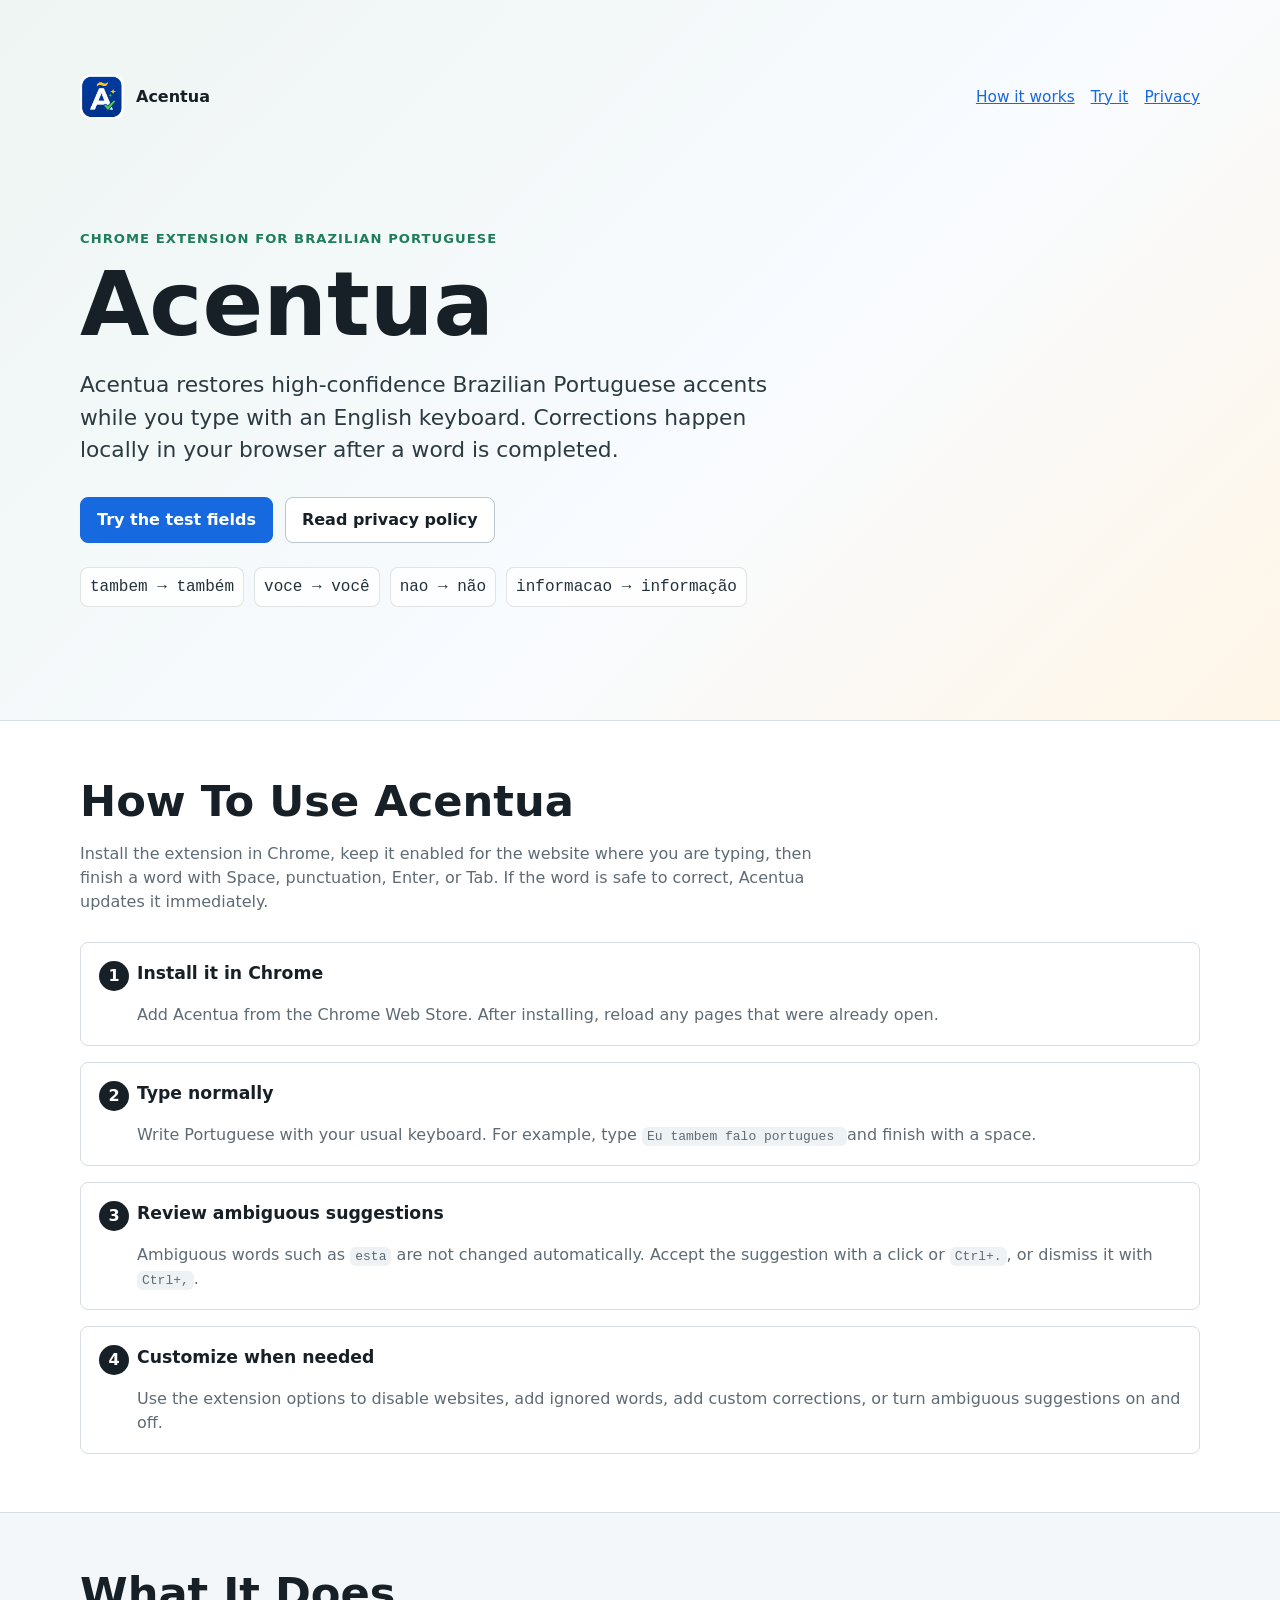
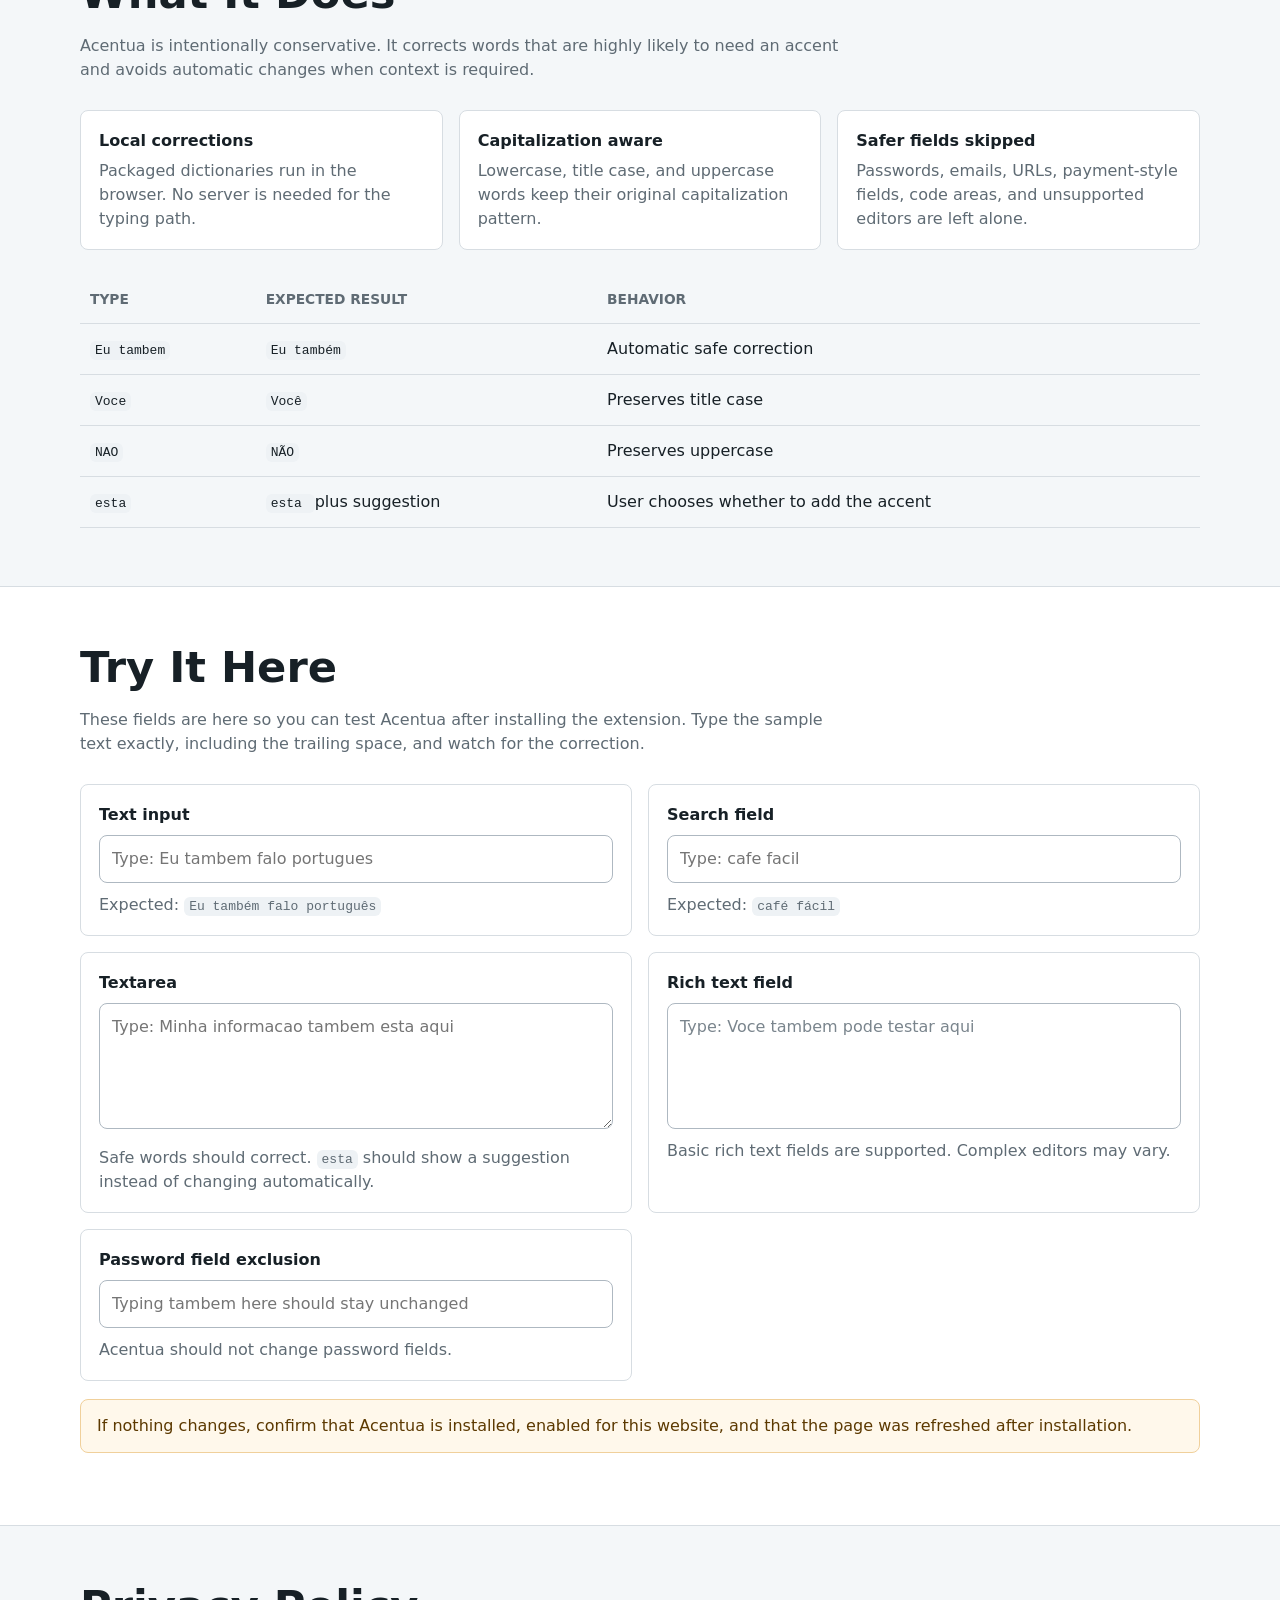
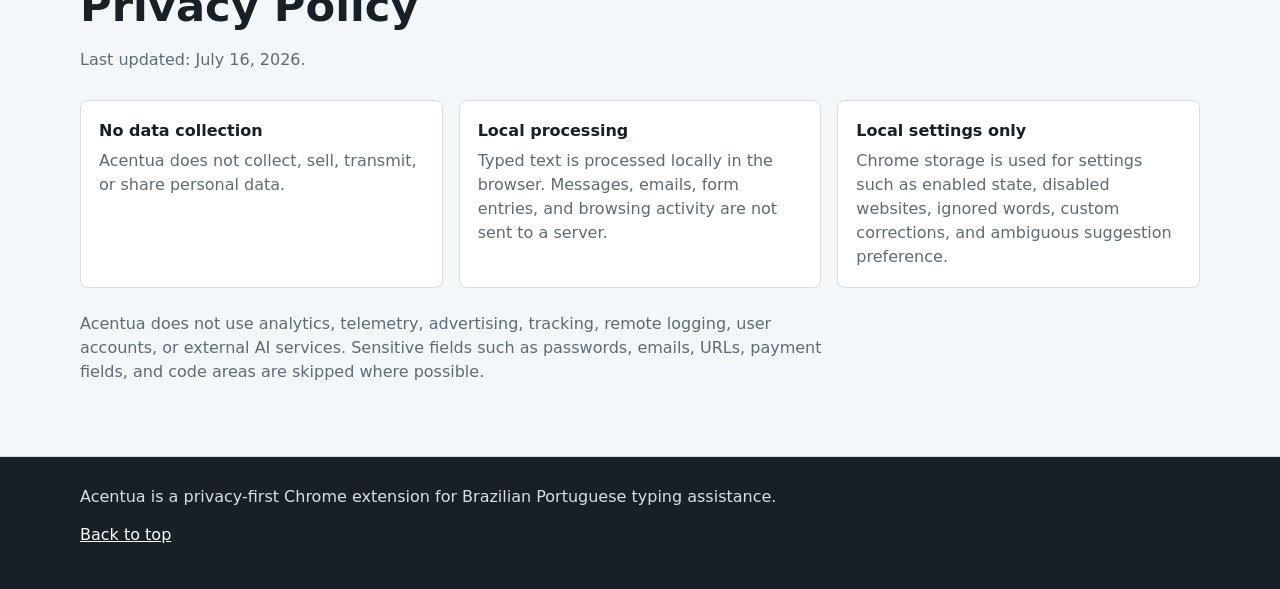
==== acentua/index.html @ 36c6fd84 "acentua page" ====
<!doctype html>
<html lang="en">
  <head>
    <meta charset="utf-8" />
    <meta name="viewport" content="width=device-width, initial-scale=1" />
    <title>Acentua - Brazilian Portuguese Accent Helper</title>
    <meta
      name="description"
      content="Acentua restores high-confidence Brazilian Portuguese accents locally while you type in Chrome."
    />
    <style>
      :root {
        color-scheme: light;
        --ink: #172026;
        --muted: #5f6b74;
        --line: #d7dde2;
        --paper: #ffffff;
        --soft: #f4f7f9;
        --blue: #1769e0;
        --green: #1e7d5a;
        --gold: #a15c00;
        --focus: #0b57d0;
      }

      * {
        box-sizing: border-box;
      }

      html {
        scroll-behavior: smooth;
      }

      body {
        margin: 0;
        background: var(--paper);
        color: var(--ink);
        font-family:
          Inter,
          ui-sans-serif,
          system-ui,
          -apple-system,
          BlinkMacSystemFont,
          "Segoe UI",
          sans-serif;
        line-height: 1.5;
      }

      a {
        color: var(--blue);
      }

      a:focus-visible,
      button:focus-visible,
      input:focus-visible,
      textarea:focus-visible,
      [contenteditable="true"]:focus-visible {
        outline: 3px solid color-mix(in srgb, var(--focus) 55%, transparent);
        outline-offset: 3px;
      }

      .hero {
        background: linear-gradient(
          135deg,
          #eef5f2 0%,
          #f8fbff 58%,
          #fff6e7 100%
        );
        border-bottom: 1px solid var(--line);
      }

      .wrap {
        width: min(1120px, calc(100% - 32px));
        margin: 0 auto;
      }

      .hero-inner {
        display: grid;
        grid-template-columns: 1fr;
        gap: 28px;
        min-height: min(720px, 92vh);
        padding: 34px 0 44px;
      }

      .nav {
        display: flex;
        align-items: center;
        justify-content: space-between;
        gap: 20px;
      }

      .brand {
        display: inline-flex;
        align-items: center;
        gap: 12px;
        color: var(--ink);
        font-weight: 800;
        text-decoration: none;
      }

      .brand img {
        width: 44px;
        height: 44px;
        border-radius: 8px;
      }

      .nav-links {
        display: flex;
        flex-wrap: wrap;
        justify-content: flex-end;
        gap: 16px;
        font-size: 0.96rem;
      }

      .intro {
        align-self: center;
        max-width: 760px;
        padding-bottom: 28px;
      }

      .eyebrow {
        color: var(--green);
        font-size: 0.82rem;
        font-weight: 800;
        letter-spacing: 0.08em;
        margin: 0 0 12px;
        text-transform: uppercase;
      }

      h1 {
        font-size: clamp(2.5rem, 7vw, 5.8rem);
        line-height: 0.96;
        margin: 0;
      }

      .lead {
        color: #2c3a42;
        font-size: clamp(1.08rem, 2.4vw, 1.36rem);
        max-width: 690px;
        margin: 22px 0 0;
      }

      .actions {
        display: flex;
        flex-wrap: wrap;
        gap: 12px;
        margin-top: 30px;
      }

      .button {
        align-items: center;
        background: var(--blue);
        border: 1px solid var(--blue);
        border-radius: 8px;
        color: #ffffff;
        display: inline-flex;
        font-weight: 750;
        min-height: 44px;
        padding: 10px 16px;
        text-decoration: none;
      }

      .button.secondary {
        background: var(--paper);
        color: var(--ink);
        border-color: #b9c4cc;
      }

      .example-row {
        display: flex;
        flex-wrap: wrap;
        gap: 10px;
        margin-top: 24px;
      }

      .example {
        background: rgba(255, 255, 255, 0.78);
        border: 1px solid rgba(23, 32, 38, 0.12);
        border-radius: 8px;
        color: #24313a;
        font-family:
          ui-monospace, SFMono-Regular, Consolas, "Liberation Mono", monospace;
        padding: 7px 9px;
      }

      section {
        padding: 58px 0;
      }

      section:nth-of-type(even) {
        background: var(--soft);
        border-bottom: 1px solid var(--line);
        border-top: 1px solid var(--line);
      }

      h2 {
        font-size: clamp(1.8rem, 4vw, 2.7rem);
        line-height: 1.05;
        margin: 0 0 18px;
      }

      h3 {
        font-size: 1.08rem;
        margin: 0 0 8px;
      }

      p {
        margin: 0 0 14px;
      }

      .section-intro {
        color: var(--muted);
        max-width: 760px;
      }

      .steps,
      .feature-grid,
      .demo-grid,
      .privacy-grid {
        display: grid;
        gap: 16px;
        margin-top: 28px;
      }

      .steps {
        counter-reset: step;
      }

      .step,
      .feature,
      .demo-panel,
      .privacy-panel {
        background: var(--paper);
        border: 1px solid var(--line);
        border-radius: 8px;
        padding: 18px;
      }

      .step {
        counter-increment: step;
        display: grid;
        gap: 8px;
        grid-template-columns: auto 1fr;
      }

      .step::before {
        align-items: center;
        background: var(--ink);
        border-radius: 999px;
        color: #ffffff;
        content: counter(step);
        display: inline-flex;
        font-weight: 800;
        height: 30px;
        justify-content: center;
        width: 30px;
      }

      .step > * {
        grid-column: 2;
      }

      .step::before {
        grid-column: 1;
        grid-row: 1 / span 2;
      }

      .feature-grid,
      .privacy-grid {
        grid-template-columns: repeat(3, minmax(0, 1fr));
      }

      .demo-grid {
        grid-template-columns: repeat(2, minmax(0, 1fr));
      }

      .feature strong,
      .privacy-panel strong {
        display: block;
        margin-bottom: 6px;
      }

      .feature p,
      .privacy-panel p,
      .demo-panel p,
      .step p {
        color: var(--muted);
        margin: 0;
      }

      label {
        display: block;
        font-weight: 750;
        margin-bottom: 8px;
      }

      input,
      textarea,
      .rich-field {
        background: #ffffff;
        border: 1px solid #aeb8c1;
        border-radius: 8px;
        color: var(--ink);
        font: inherit;
        min-height: 46px;
        padding: 11px 12px;
        width: 100%;
      }

      textarea,
      .rich-field {
        min-height: 126px;
        resize: vertical;
      }

      .rich-field:empty::before {
        color: #7a858d;
        content: attr(data-placeholder);
      }

      .demo-panel p {
        margin-top: 10px;
      }

      .note {
        background: #fff8eb;
        border: 1px solid #f0d09b;
        border-radius: 8px;
        color: #5c3900;
        margin-top: 18px;
        padding: 14px 16px;
      }

      .table-wrap {
        overflow-x: auto;
        margin-top: 26px;
      }

      table {
        border-collapse: collapse;
        min-width: 620px;
        width: 100%;
      }

      th,
      td {
        border-bottom: 1px solid var(--line);
        padding: 13px 10px;
        text-align: left;
      }

      th {
        color: var(--muted);
        font-size: 0.86rem;
        text-transform: uppercase;
      }

      code {
        background: #eef2f5;
        border-radius: 6px;
        padding: 2px 5px;
      }

      footer {
        background: var(--ink);
        color: #d8e0e6;
        padding: 28px 0;
      }

      footer a {
        color: #ffffff;
      }

      @media (max-width: 820px) {
        .feature-grid,
        .privacy-grid,
        .demo-grid {
          grid-template-columns: 1fr;
        }

        .nav {
          align-items: flex-start;
          flex-direction: column;
        }

        .nav-links {
          justify-content: flex-start;
        }

        .hero-inner {
          min-height: auto;
        }
      }
    </style>
  </head>
  <body>
    <header class="hero">
      <div class="wrap hero-inner">
        <nav class="nav" aria-label="Primary navigation">
          <a class="brand" href="#top" aria-label="Acentua home">
            <img src="assets/logo.png" alt="" width="44" height="44" />
            <span>Acentua</span>
          </a>
          <div class="nav-links">
            <a href="#how-it-works">How it works</a>
            <a href="#try">Try it</a>
            <a href="#privacy">Privacy</a>
          </div>
        </nav>

        <div id="top" class="intro">
          <p class="eyebrow">Chrome extension for Brazilian Portuguese</p>
          <h1>Acentua</h1>
          <p class="lead">
            Acentua restores high-confidence Brazilian Portuguese accents while
            you type with an English keyboard. Corrections happen locally in
            your browser after a word is completed.
          </p>
          <div class="actions" aria-label="Page actions">
            <a class="button" href="#try">Try the test fields</a>
            <a class="button secondary" href="#privacy">Read privacy policy</a>
          </div>
          <div class="example-row" aria-label="Correction examples">
            <span class="example">tambem &rarr; tamb&eacute;m</span>
            <span class="example">voce &rarr; voc&ecirc;</span>
            <span class="example">nao &rarr; n&atilde;o</span>
            <span class="example"
              >informacao &rarr; informa&ccedil;&atilde;o</span
            >
          </div>
        </div>
      </div>
    </header>

    <main>
      <section id="how-it-works">
        <div class="wrap">
          <h2>How To Use Acentua</h2>
          <p class="section-intro">
            Install the extension in Chrome, keep it enabled for the website
            where you are typing, then finish a word with Space, punctuation,
            Enter, or Tab. If the word is safe to correct, Acentua updates it
            immediately.
          </p>

          <div class="steps">
            <article class="step">
              <h3>Install it in Chrome</h3>
              <p>
                Add Acentua from the Chrome Web Store. After installing, reload
                any pages that were already open.
              </p>
            </article>
            <article class="step">
              <h3>Type normally</h3>
              <p>
                Write Portuguese with your usual keyboard. For example, type
                <code>Eu tambem falo portugues </code> and finish with a space.
              </p>
            </article>
            <article class="step">
              <h3>Review ambiguous suggestions</h3>
              <p>
                Ambiguous words such as <code>esta</code> are not changed
                automatically. Accept the suggestion with a click or
                <code>Ctrl+.</code>, or dismiss it with <code>Ctrl+,</code>.
              </p>
            </article>
            <article class="step">
              <h3>Customize when needed</h3>
              <p>
                Use the extension options to disable websites, add ignored
                words, add custom corrections, or turn ambiguous suggestions on
                and off.
              </p>
            </article>
          </div>
        </div>
      </section>

      <section>
        <div class="wrap">
          <h2>What It Does</h2>
          <p class="section-intro">
            Acentua is intentionally conservative. It corrects words that are
            highly likely to need an accent and avoids automatic changes when
            context is required.
          </p>

          <div class="feature-grid">
            <article class="feature">
              <strong>Local corrections</strong>
              <p>
                Packaged dictionaries run in the browser. No server is needed
                for the typing path.
              </p>
            </article>
            <article class="feature">
              <strong>Capitalization aware</strong>
              <p>
                Lowercase, title case, and uppercase words keep their original
                capitalization pattern.
              </p>
            </article>
            <article class="feature">
              <strong>Safer fields skipped</strong>
              <p>
                Passwords, emails, URLs, payment-style fields, code areas, and
                unsupported editors are left alone.
              </p>
            </article>
          </div>

          <div class="table-wrap" aria-label="Correction examples table">
            <table>
              <thead>
                <tr>
                  <th>Type</th>
                  <th>Expected result</th>
                  <th>Behavior</th>
                </tr>
              </thead>
              <tbody>
                <tr>
                  <td><code>Eu tambem </code></td>
                  <td><code>Eu tamb&eacute;m </code></td>
                  <td>Automatic safe correction</td>
                </tr>
                <tr>
                  <td><code>Voce </code></td>
                  <td><code>Voc&ecirc; </code></td>
                  <td>Preserves title case</td>
                </tr>
                <tr>
                  <td><code>NAO </code></td>
                  <td><code>N&Atilde;O </code></td>
                  <td>Preserves uppercase</td>
                </tr>
                <tr>
                  <td><code>esta </code></td>
                  <td><code>esta </code> plus suggestion</td>
                  <td>User chooses whether to add the accent</td>
                </tr>
              </tbody>
            </table>
          </div>
        </div>
      </section>

      <section id="try">
        <div class="wrap">
          <h2>Try It Here</h2>
          <p class="section-intro">
            These fields are here so you can test Acentua after installing the
            extension. Type the sample text exactly, including the trailing
            space, and watch for the correction.
          </p>

          <div class="demo-grid">
            <article class="demo-panel">
              <label for="demo-input">Text input</label>
              <input
                id="demo-input"
                name="demo-input"
                type="text"
                autocomplete="off"
                placeholder="Type: Eu tambem falo portugues "
              />
              <p>
                Expected: <code>Eu tamb&eacute;m falo portugu&ecirc;s </code>
              </p>
            </article>

            <article class="demo-panel">
              <label for="demo-search">Search field</label>
              <input
                id="demo-search"
                name="demo-search"
                type="search"
                autocomplete="off"
                placeholder="Type: cafe facil "
              />
              <p>Expected: <code>caf&eacute; f&aacute;cil </code></p>
            </article>

            <article class="demo-panel">
              <label for="demo-textarea">Textarea</label>
              <textarea
                id="demo-textarea"
                name="demo-textarea"
                autocomplete="off"
                placeholder="Type: Minha informacao tambem esta aqui "
              ></textarea>
              <p>
                Safe words should correct. <code>esta</code> should show a
                suggestion instead of changing automatically.
              </p>
            </article>

            <article class="demo-panel">
              <label id="demo-rich-label" for="demo-rich"
                >Rich text field</label
              >
              <div
                id="demo-rich"
                class="rich-field"
                contenteditable="true"
                role="textbox"
                aria-labelledby="demo-rich-label"
                data-placeholder="Type: Voce tambem pode testar aqui "
              ></div>
              <p>
                Basic rich text fields are supported. Complex editors may vary.
              </p>
            </article>

            <article class="demo-panel">
              <label for="demo-password">Password field exclusion</label>
              <input
                id="demo-password"
                name="demo-password"
                type="password"
                autocomplete="off"
                placeholder="Typing tambem here should stay unchanged"
              />
              <p>Acentua should not change password fields.</p>
            </article>
          </div>

          <p class="note">
            If nothing changes, confirm that Acentua is installed, enabled for
            this website, and that the page was refreshed after installation.
          </p>
        </div>
      </section>

      <section id="privacy">
        <div class="wrap">
          <h2>Privacy Policy</h2>
          <p class="section-intro">Last updated: July 16, 2026.</p>

          <div class="privacy-grid">
            <article class="privacy-panel">
              <strong>No data collection</strong>
              <p>
                Acentua does not collect, sell, transmit, or share personal
                data.
              </p>
            </article>
            <article class="privacy-panel">
              <strong>Local processing</strong>
              <p>
                Typed text is processed locally in the browser. Messages,
                emails, form entries, and browsing activity are not sent to a
                server.
              </p>
            </article>
            <article class="privacy-panel">
              <strong>Local settings only</strong>
              <p>
                Chrome storage is used for settings such as enabled state,
                disabled websites, ignored words, custom corrections, and
                ambiguous suggestion preference.
              </p>
            </article>
          </div>

          <p class="section-intro" style="margin-top: 24px">
            Acentua does not use analytics, telemetry, advertising, tracking,
            remote logging, user accounts, or external AI services. Sensitive
            fields such as passwords, emails, URLs, payment fields, and code
            areas are skipped where possible.
          </p>
        </div>
      </section>
    </main>

    <footer>
      <div class="wrap">
        <p>
          Acentua is a privacy-first Chrome extension for Brazilian Portuguese
          typing assistance.
        </p>
        <p><a href="#top">Back to top</a></p>
      </div>
    </footer>
  </body>
</html>
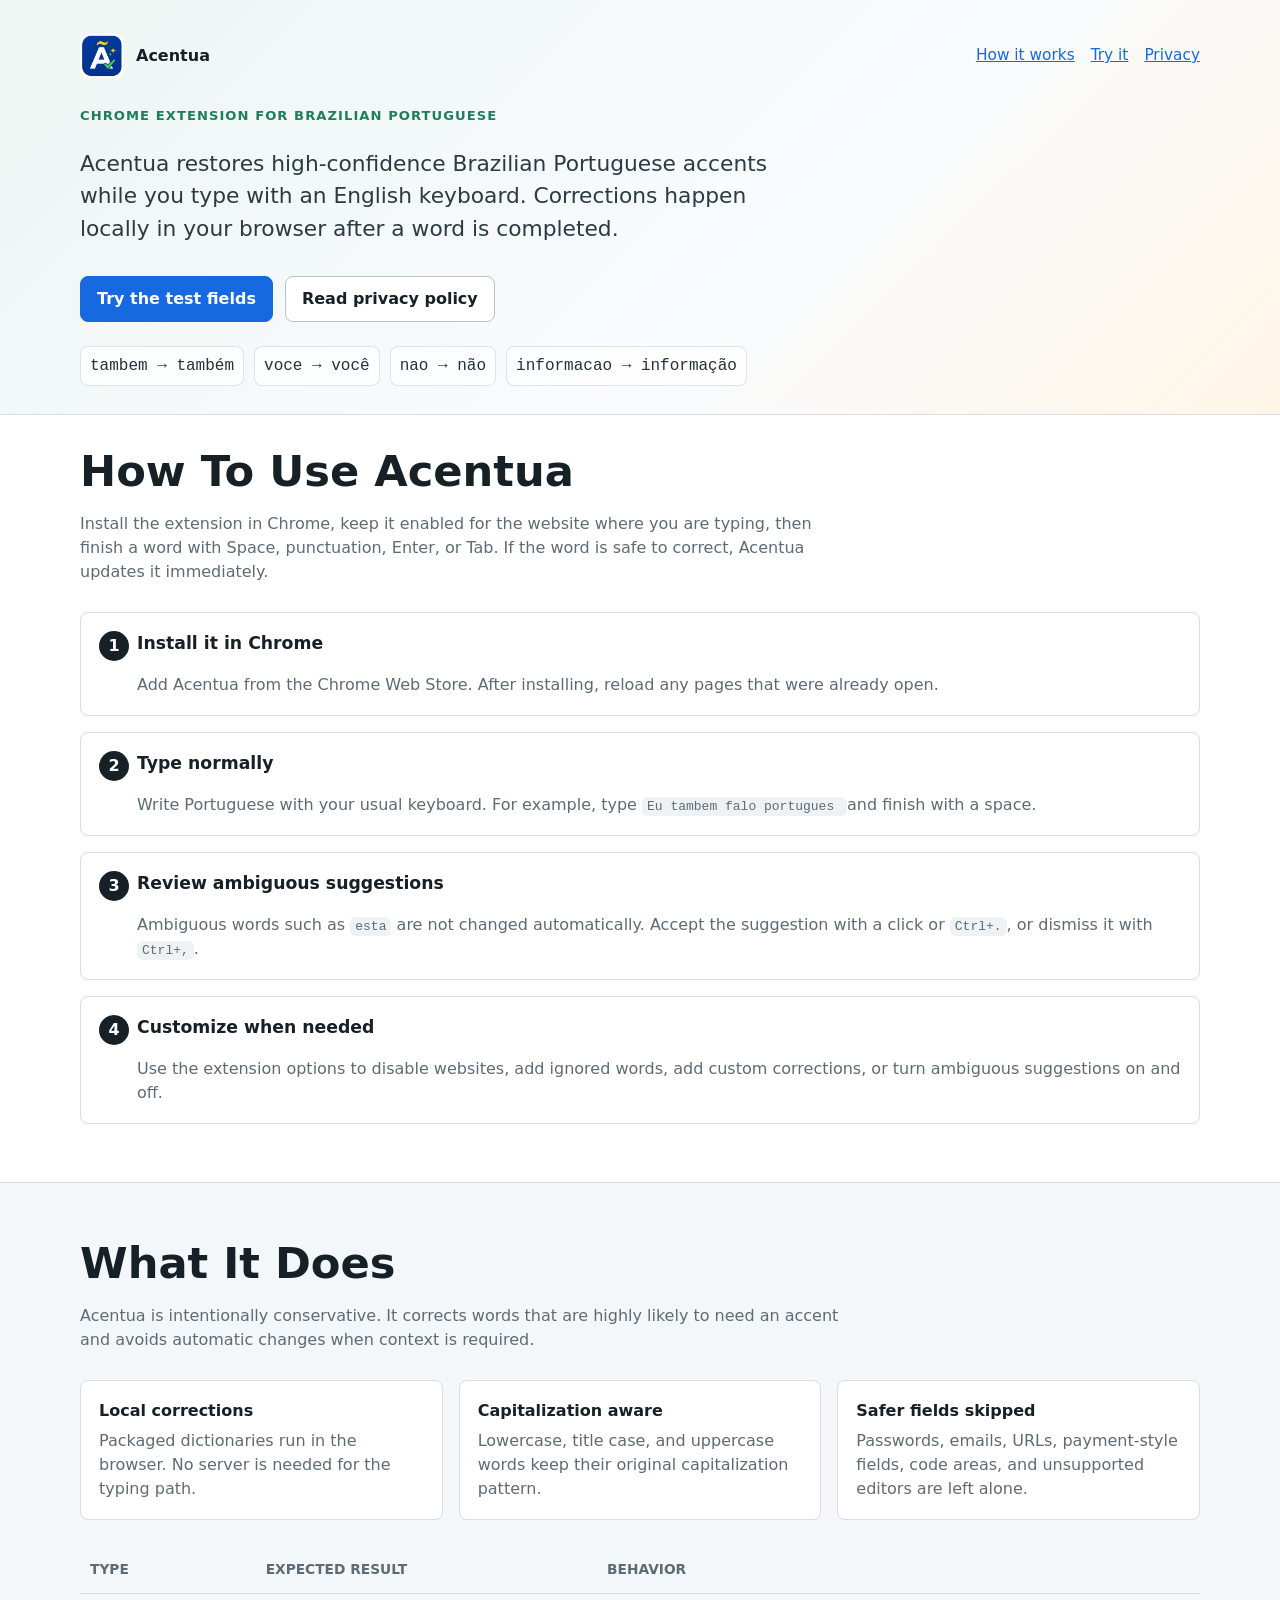
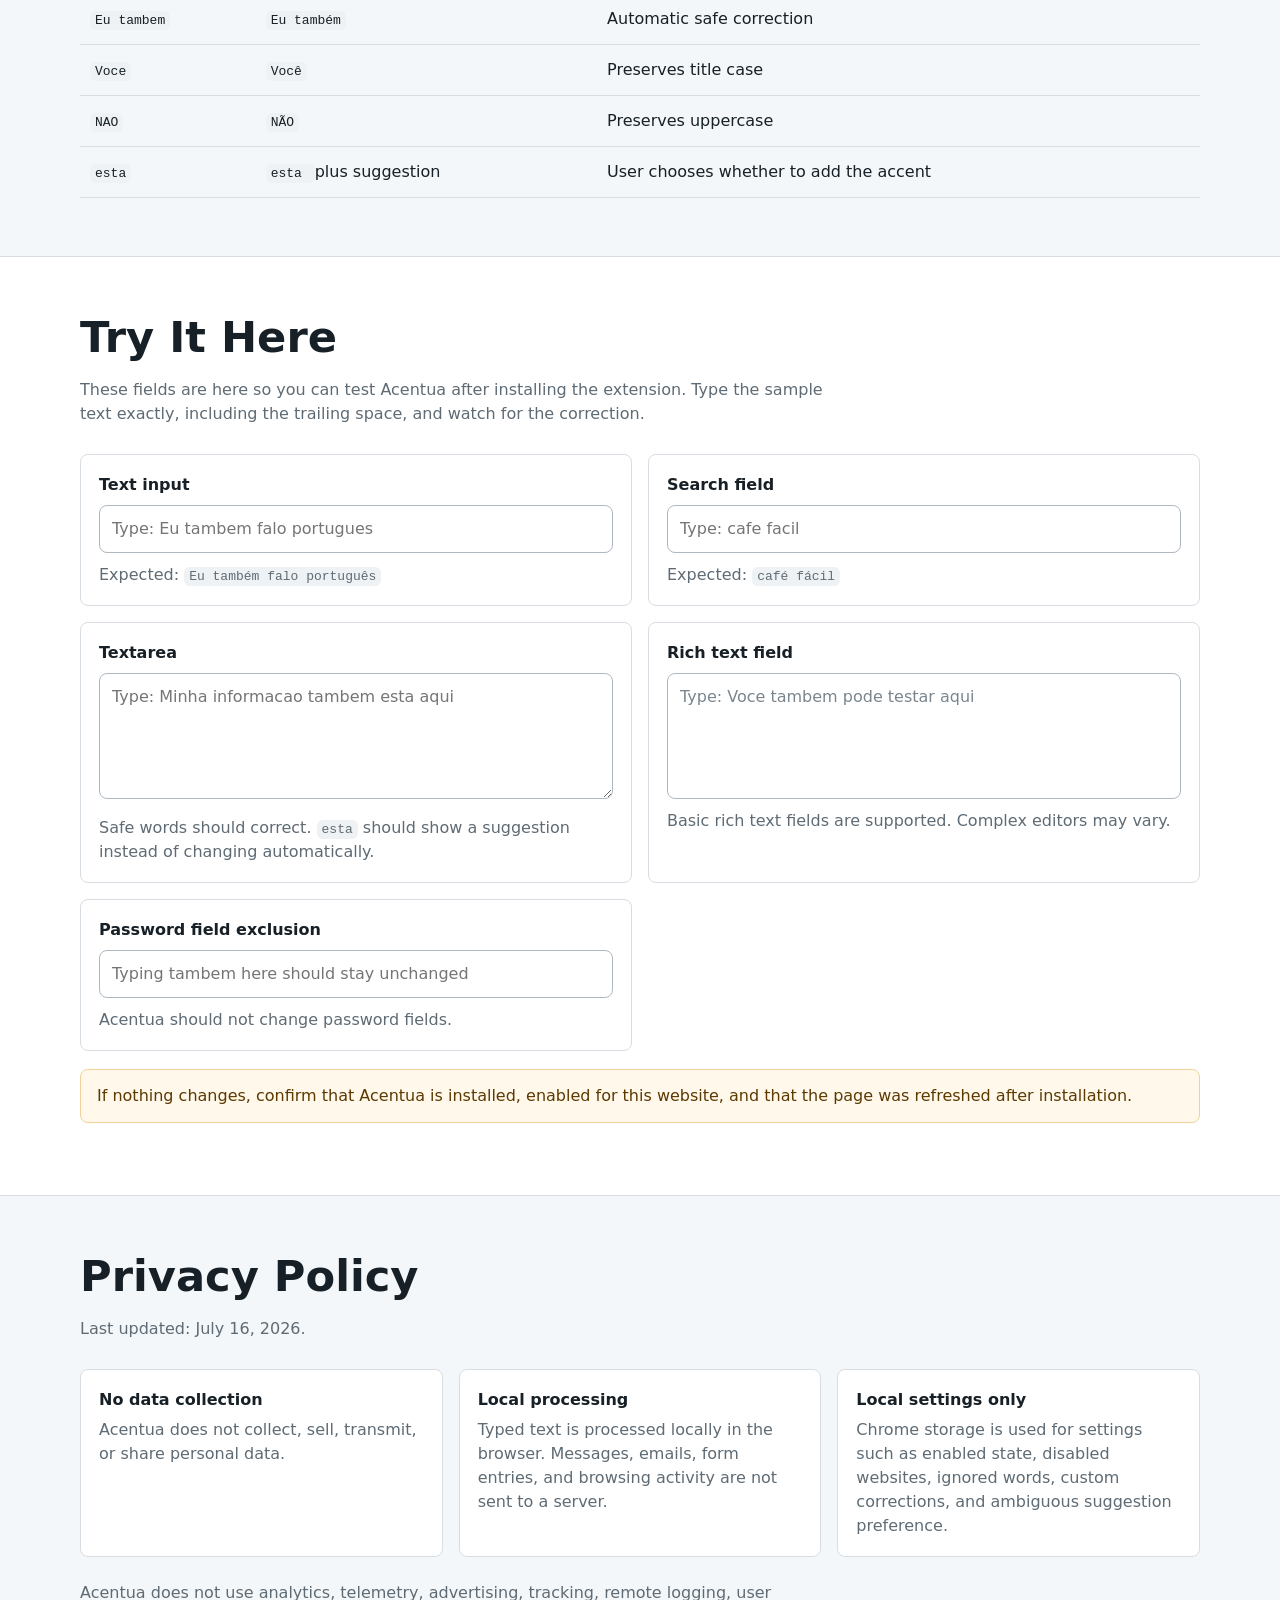
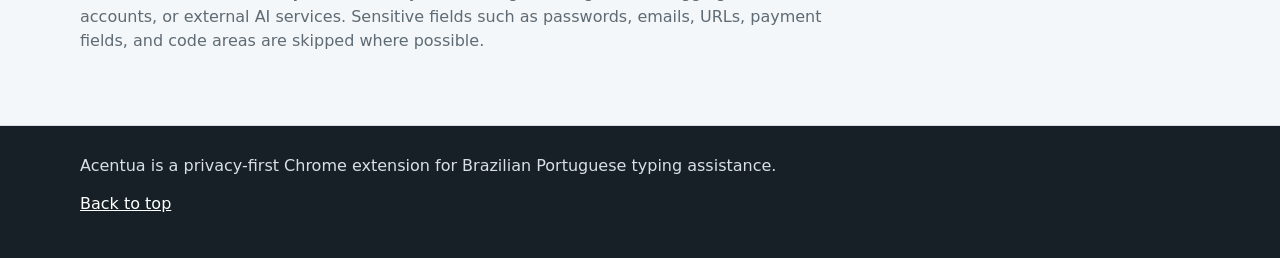
==== commit 06b2a606: "acentua update" ====
--- a/acentua/index.html
+++ b/acentua/index.html
@@ -74,11 +74,12 @@
       }
 
       .hero-inner {
+        align-content: start;
         display: grid;
         grid-template-columns: 1fr;
         gap: 28px;
-        min-height: min(720px, 92vh);
-        padding: 34px 0 44px;
+        min-height: auto;
+        padding: 34px 0 28px;
       }
 
       .nav {
@@ -112,9 +113,9 @@
       }
 
       .intro {
-        align-self: center;
+        align-self: start;
         max-width: 760px;
-        padding-bottom: 28px;
+        padding-bottom: 0;
       }
 
       .eyebrow {
@@ -124,12 +125,6 @@
         letter-spacing: 0.08em;
         margin: 0 0 12px;
         text-transform: uppercase;
-      }
-
-      h1 {
-        font-size: clamp(2.5rem, 7vw, 5.8rem);
-        line-height: 0.96;
-        margin: 0;
       }
 
       .lead {
@@ -184,6 +179,10 @@
 
       section {
         padding: 58px 0;
+      }
+
+      #how-it-works {
+        padding-top: 34px;
       }
 
       section:nth-of-type(even) {
@@ -409,7 +408,6 @@
 
         <div id="top" class="intro">
           <p class="eyebrow">Chrome extension for Brazilian Portuguese</p>
-          <h1>Acentua</h1>
           <p class="lead">
             Acentua restores high-confidence Brazilian Portuguese accents while
             you type with an English keyboard. Corrections happen locally in
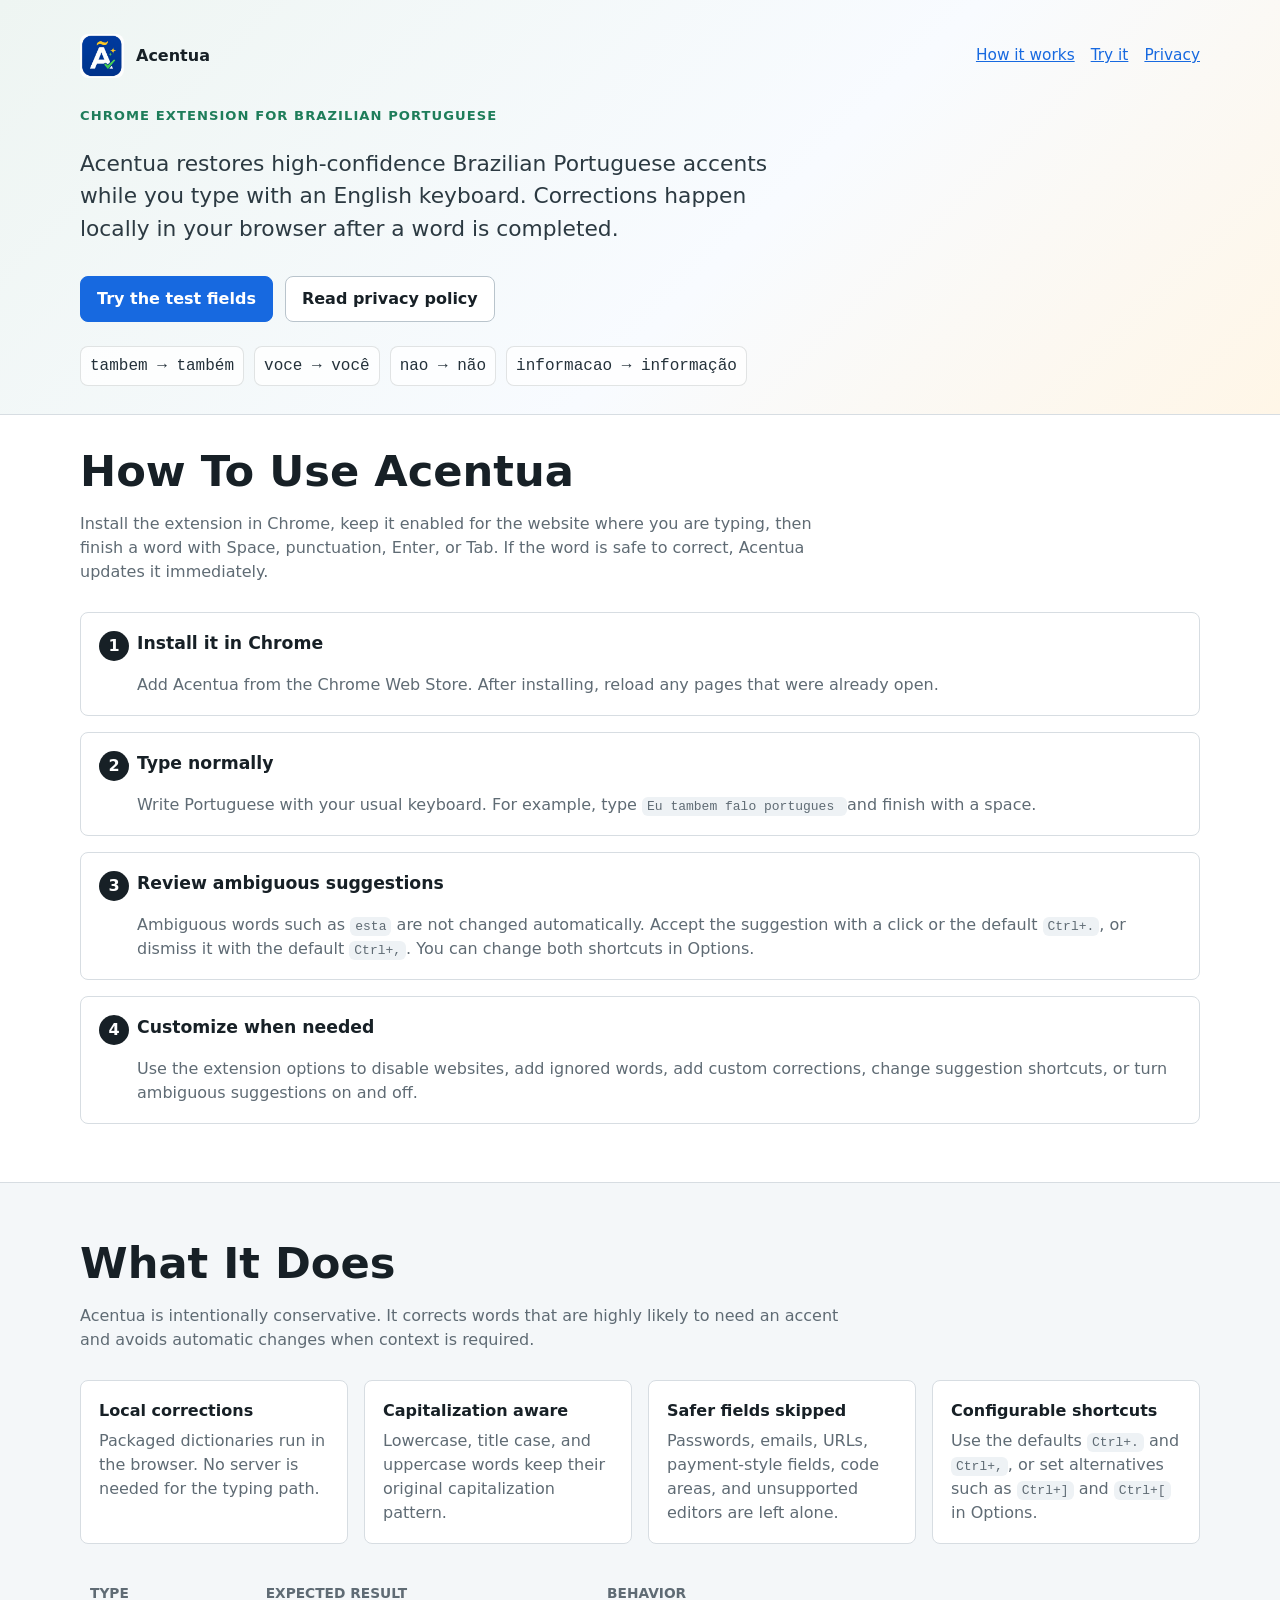
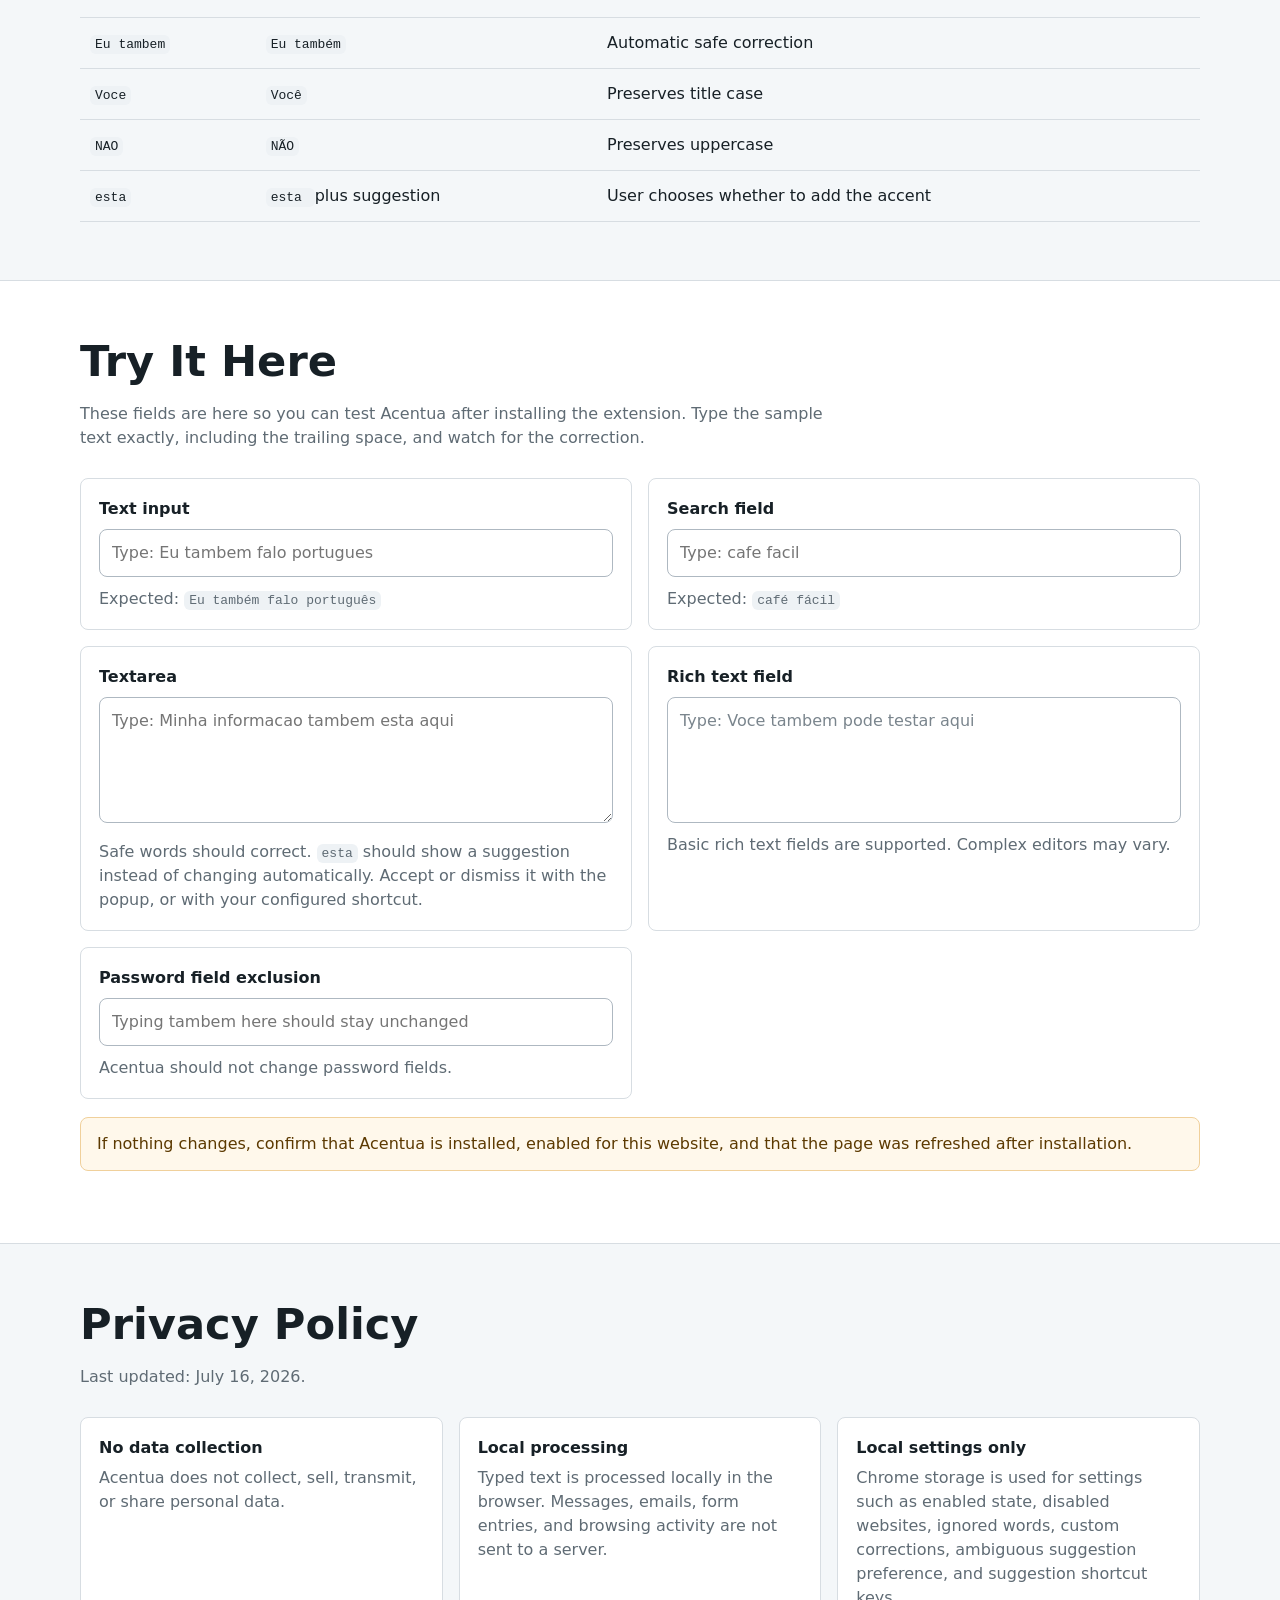
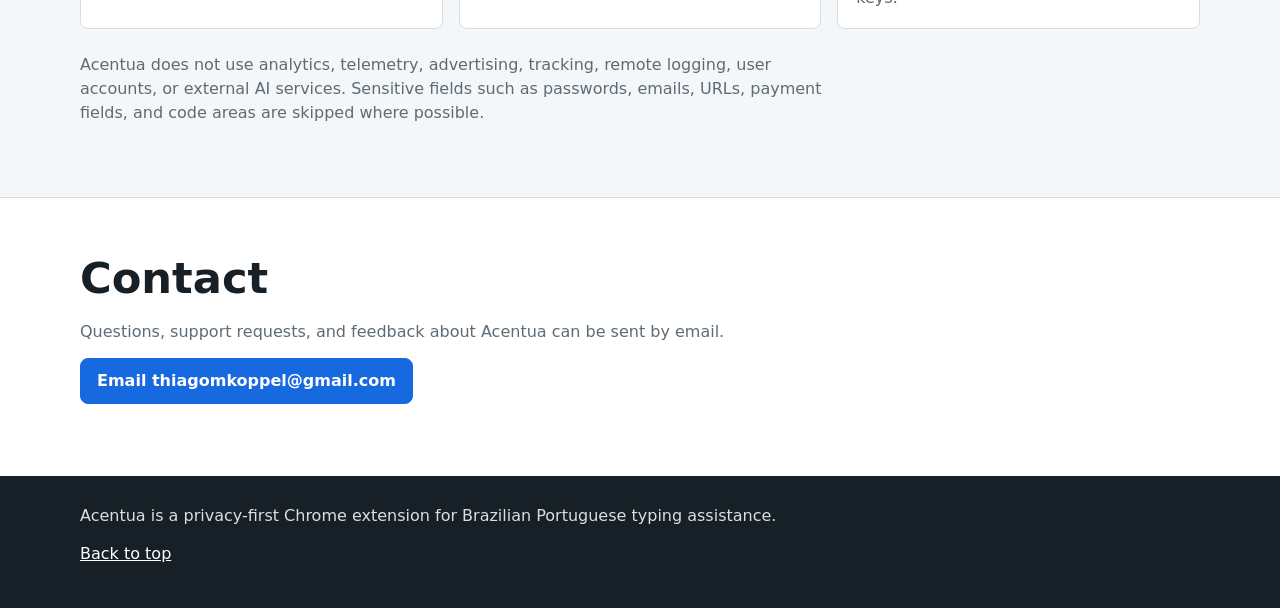
==== commit 232e9f39: "contact form" ====
--- a/acentua/index.html
+++ b/acentua/index.html
@@ -263,7 +263,10 @@
         grid-row: 1 / span 2;
       }
 
-      .feature-grid,
+      .feature-grid {
+        grid-template-columns: repeat(4, minmax(0, 1fr));
+      }
+
       .privacy-grid {
         grid-template-columns: repeat(3, minmax(0, 1fr));
       }
@@ -459,16 +462,17 @@
               <h3>Review ambiguous suggestions</h3>
               <p>
                 Ambiguous words such as <code>esta</code> are not changed
-                automatically. Accept the suggestion with a click or
-                <code>Ctrl+.</code>, or dismiss it with <code>Ctrl+,</code>.
+                automatically. Accept the suggestion with a click or the
+                default <code>Ctrl+.</code>, or dismiss it with the default
+                <code>Ctrl+,</code>. You can change both shortcuts in Options.
               </p>
             </article>
             <article class="step">
               <h3>Customize when needed</h3>
               <p>
                 Use the extension options to disable websites, add ignored
-                words, add custom corrections, or turn ambiguous suggestions on
-                and off.
+                words, add custom corrections, change suggestion shortcuts, or
+                turn ambiguous suggestions on and off.
               </p>
             </article>
           </div>
@@ -504,6 +508,14 @@
               <p>
                 Passwords, emails, URLs, payment-style fields, code areas, and
                 unsupported editors are left alone.
+              </p>
+            </article>
+            <article class="feature">
+              <strong>Configurable shortcuts</strong>
+              <p>
+                Use the defaults <code>Ctrl+.</code> and <code>Ctrl+,</code>,
+                or set alternatives such as <code>Ctrl+]</code> and
+                <code>Ctrl+[</code> in Options.
               </p>
             </article>
           </div>
@@ -590,7 +602,8 @@
               ></textarea>
               <p>
                 Safe words should correct. <code>esta</code> should show a
-                suggestion instead of changing automatically.
+                suggestion instead of changing automatically. Accept or dismiss
+                it with the popup, or with your configured shortcut.
               </p>
             </article>
 
@@ -656,8 +669,8 @@
               <strong>Local settings only</strong>
               <p>
                 Chrome storage is used for settings such as enabled state,
-                disabled websites, ignored words, custom corrections, and
-                ambiguous suggestion preference.
+                disabled websites, ignored words, custom corrections, ambiguous
+                suggestion preference, and suggestion shortcut keys.
               </p>
             </article>
           </div>
@@ -667,6 +680,18 @@
             remote logging, user accounts, or external AI services. Sensitive
             fields such as passwords, emails, URLs, payment fields, and code
             areas are skipped where possible.
+          </p>
+        </div>
+      </section>
+      <section id="contact">
+        <div class="wrap">
+          <h2>Contact</h2>
+          <p class="section-intro">
+            Questions, support requests, and feedback about Acentua can be sent
+            by email.
+          </p>
+          <p>
+            <a class="button" href="mailto:thiagomkoppel@gmail.com">Email thiagomkoppel@gmail.com</a>
           </p>
         </div>
       </section>
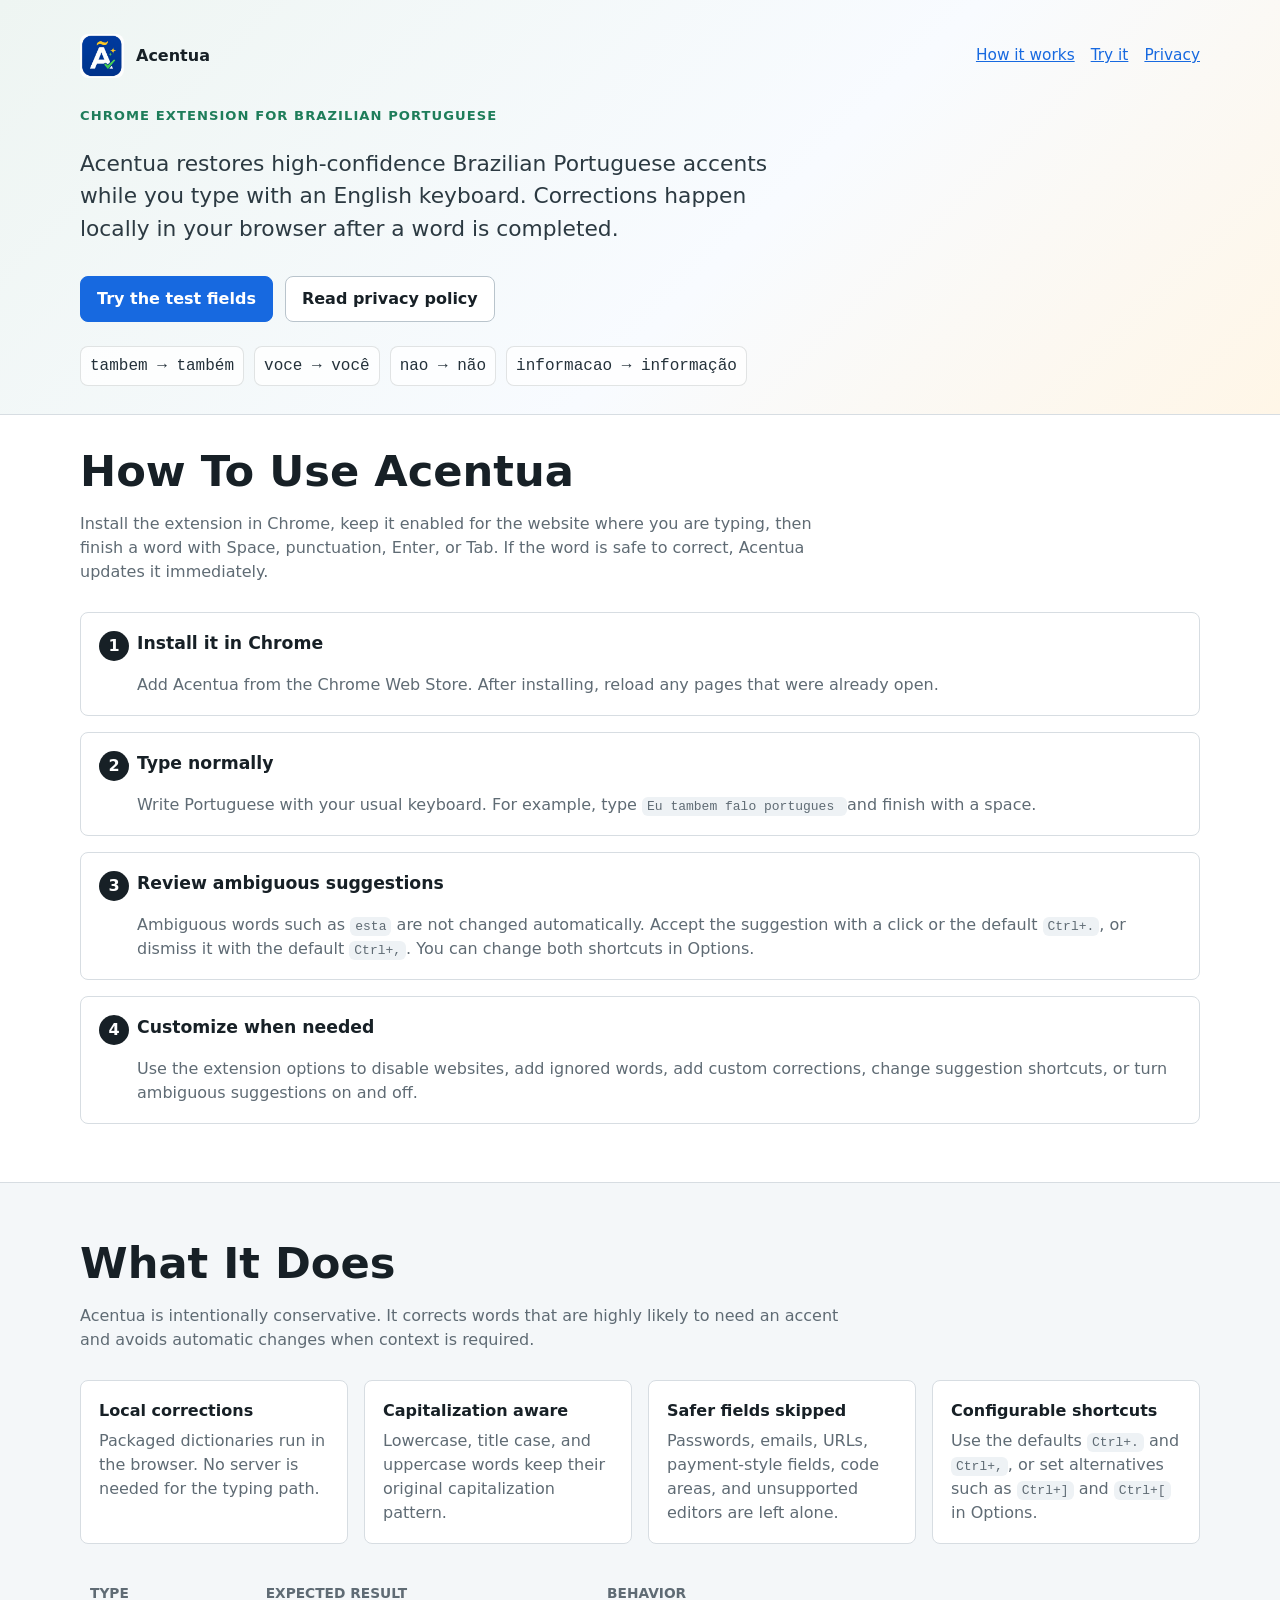
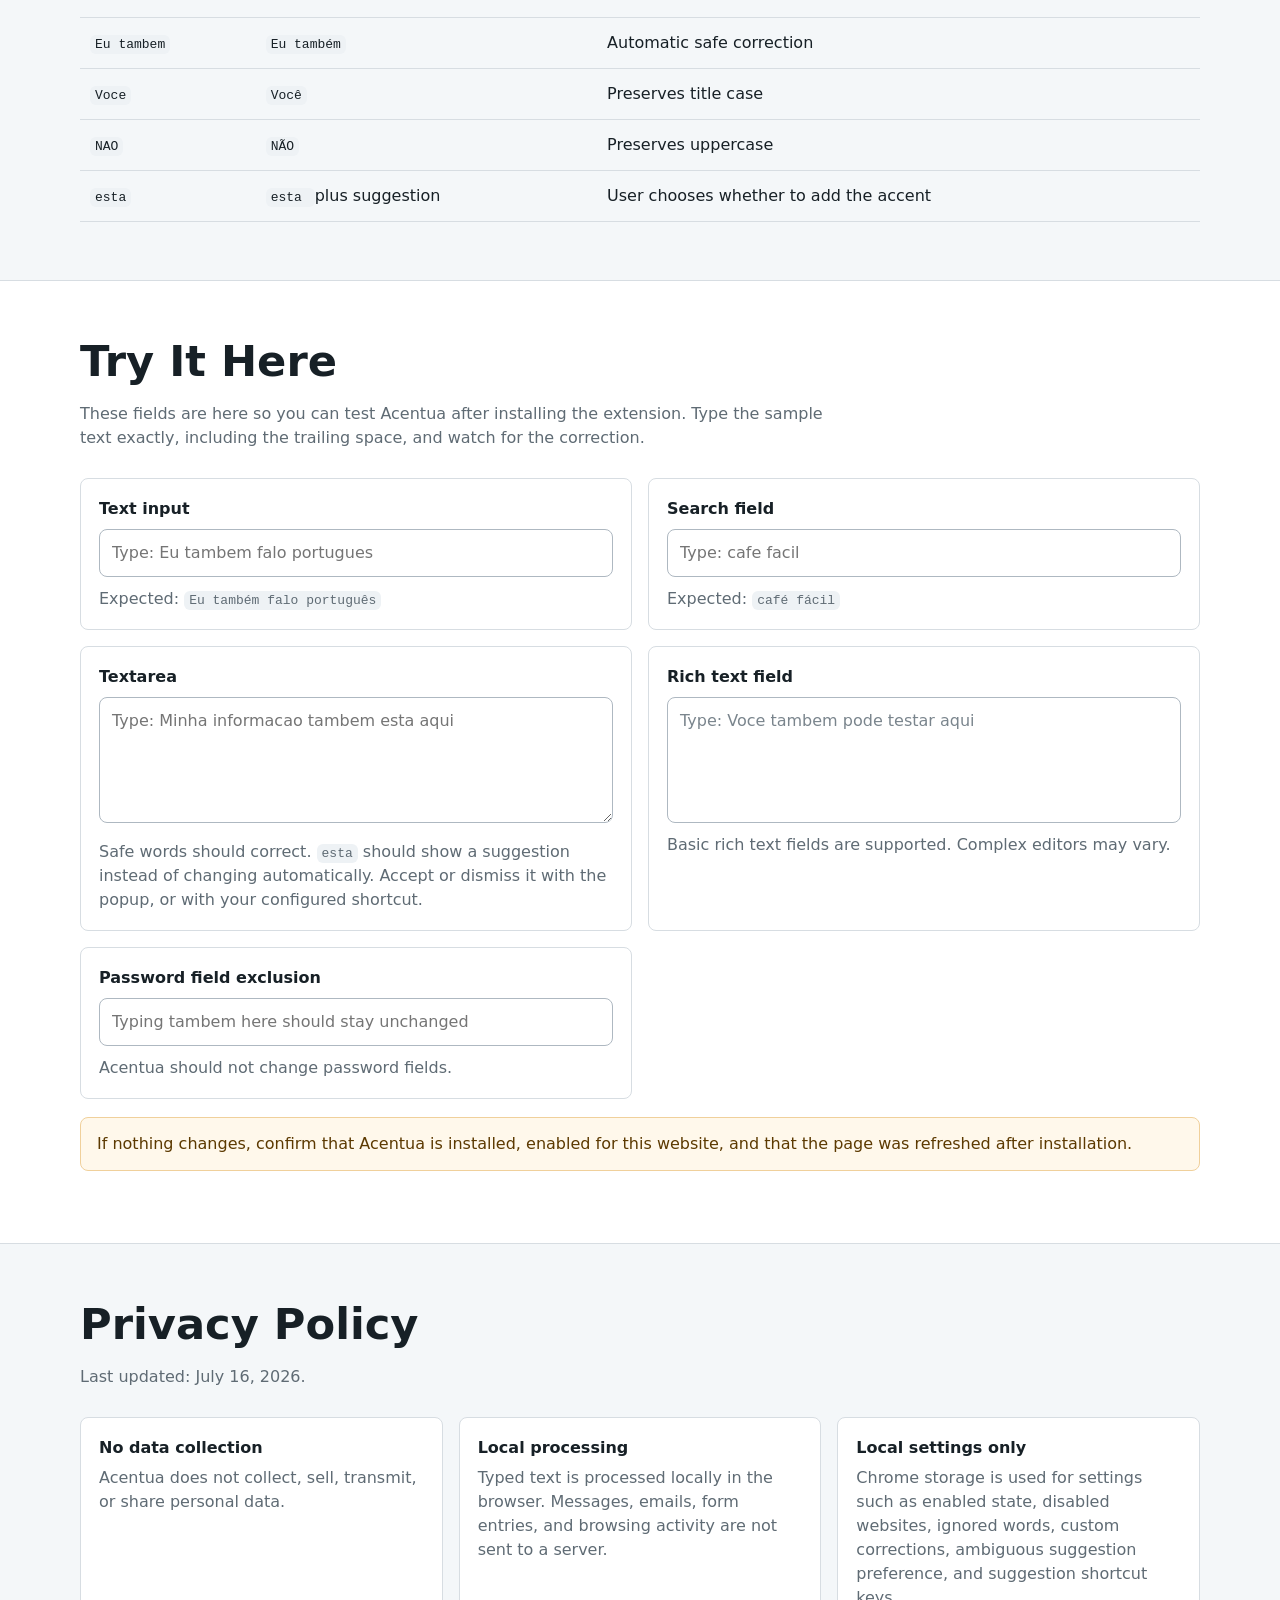
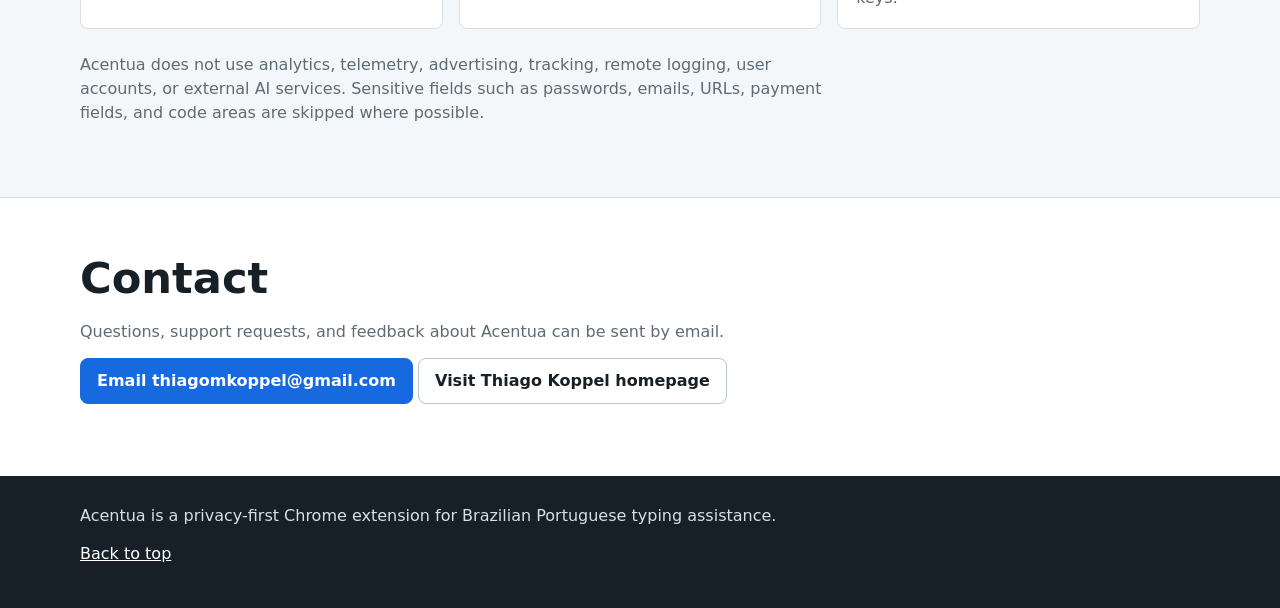
==== commit 74994410: "updated index" ====
--- a/acentua/index.html
+++ b/acentua/index.html
@@ -692,6 +692,7 @@
           </p>
           <p>
             <a class="button" href="mailto:thiagomkoppel@gmail.com">Email thiagomkoppel@gmail.com</a>
+            <a class="button secondary" href="https://thiagomkoppel.github.io/">Visit Thiago Koppel homepage</a>
           </p>
         </div>
       </section>
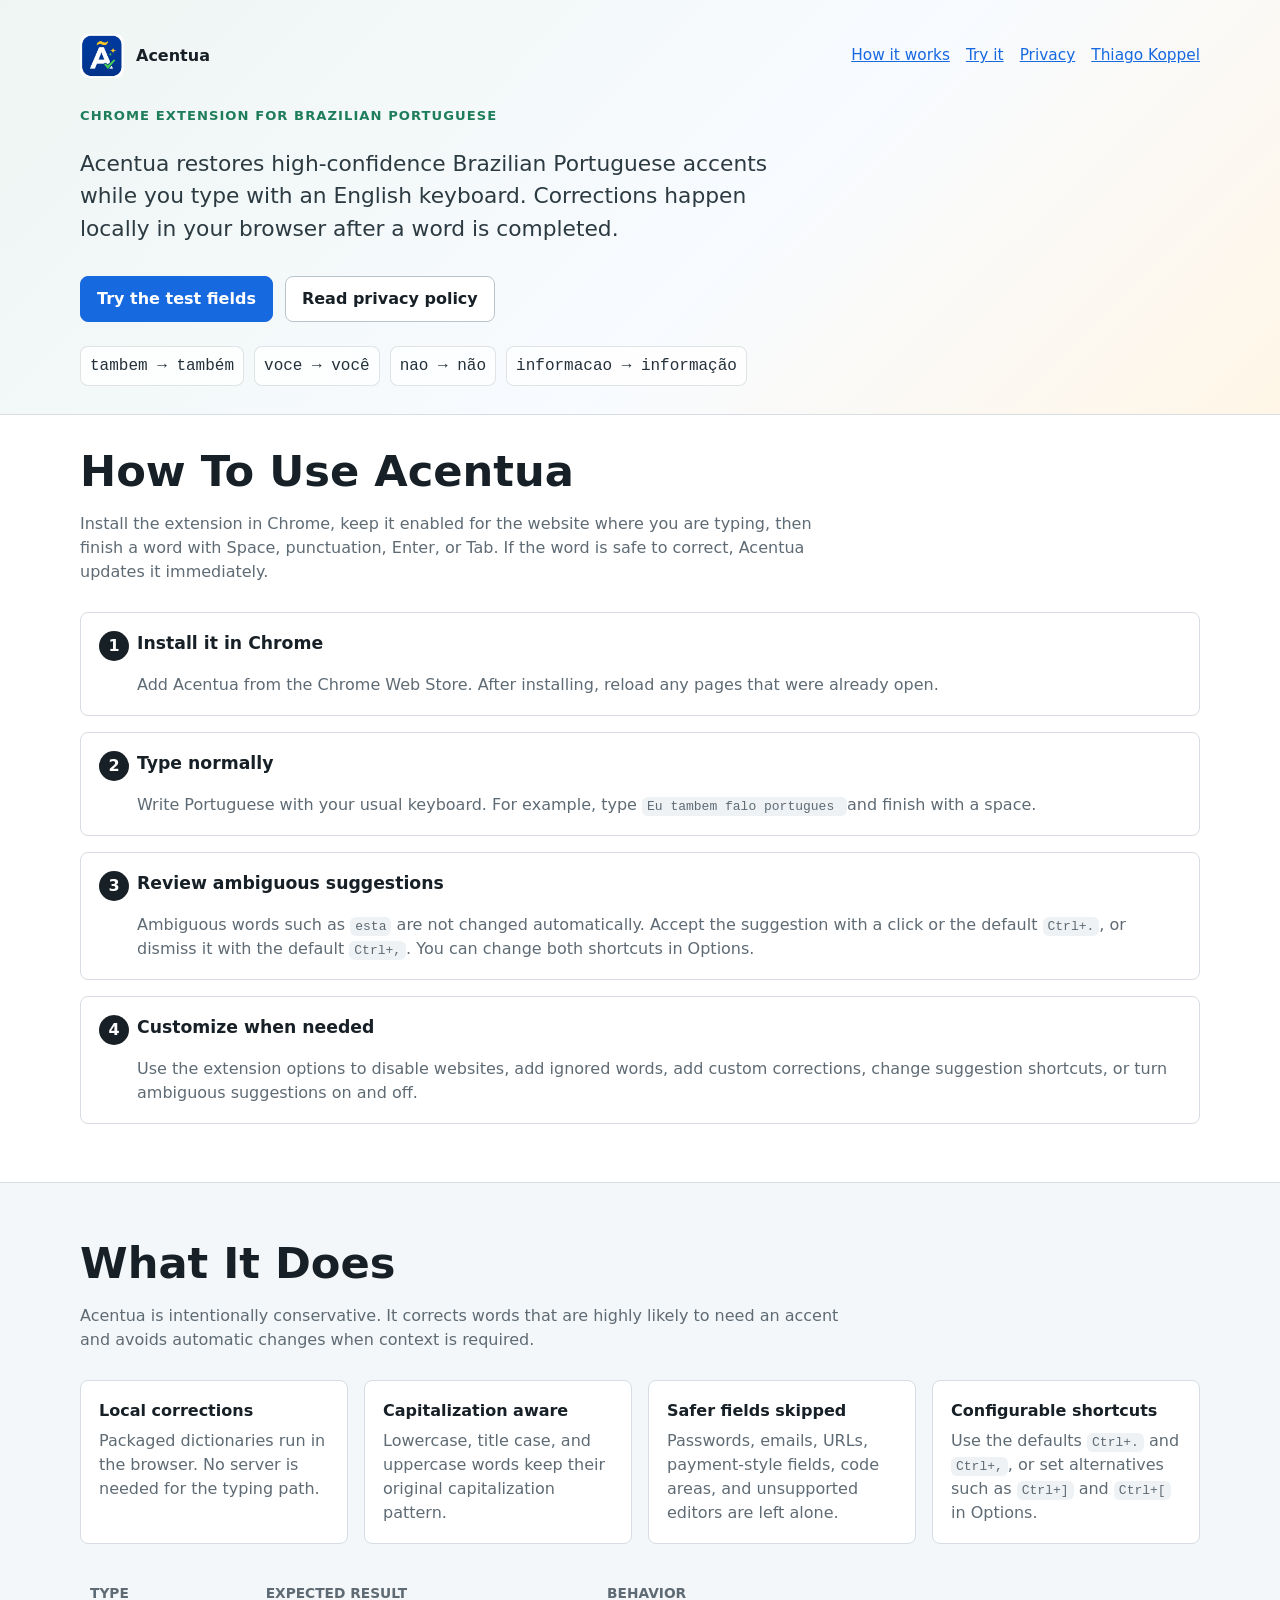
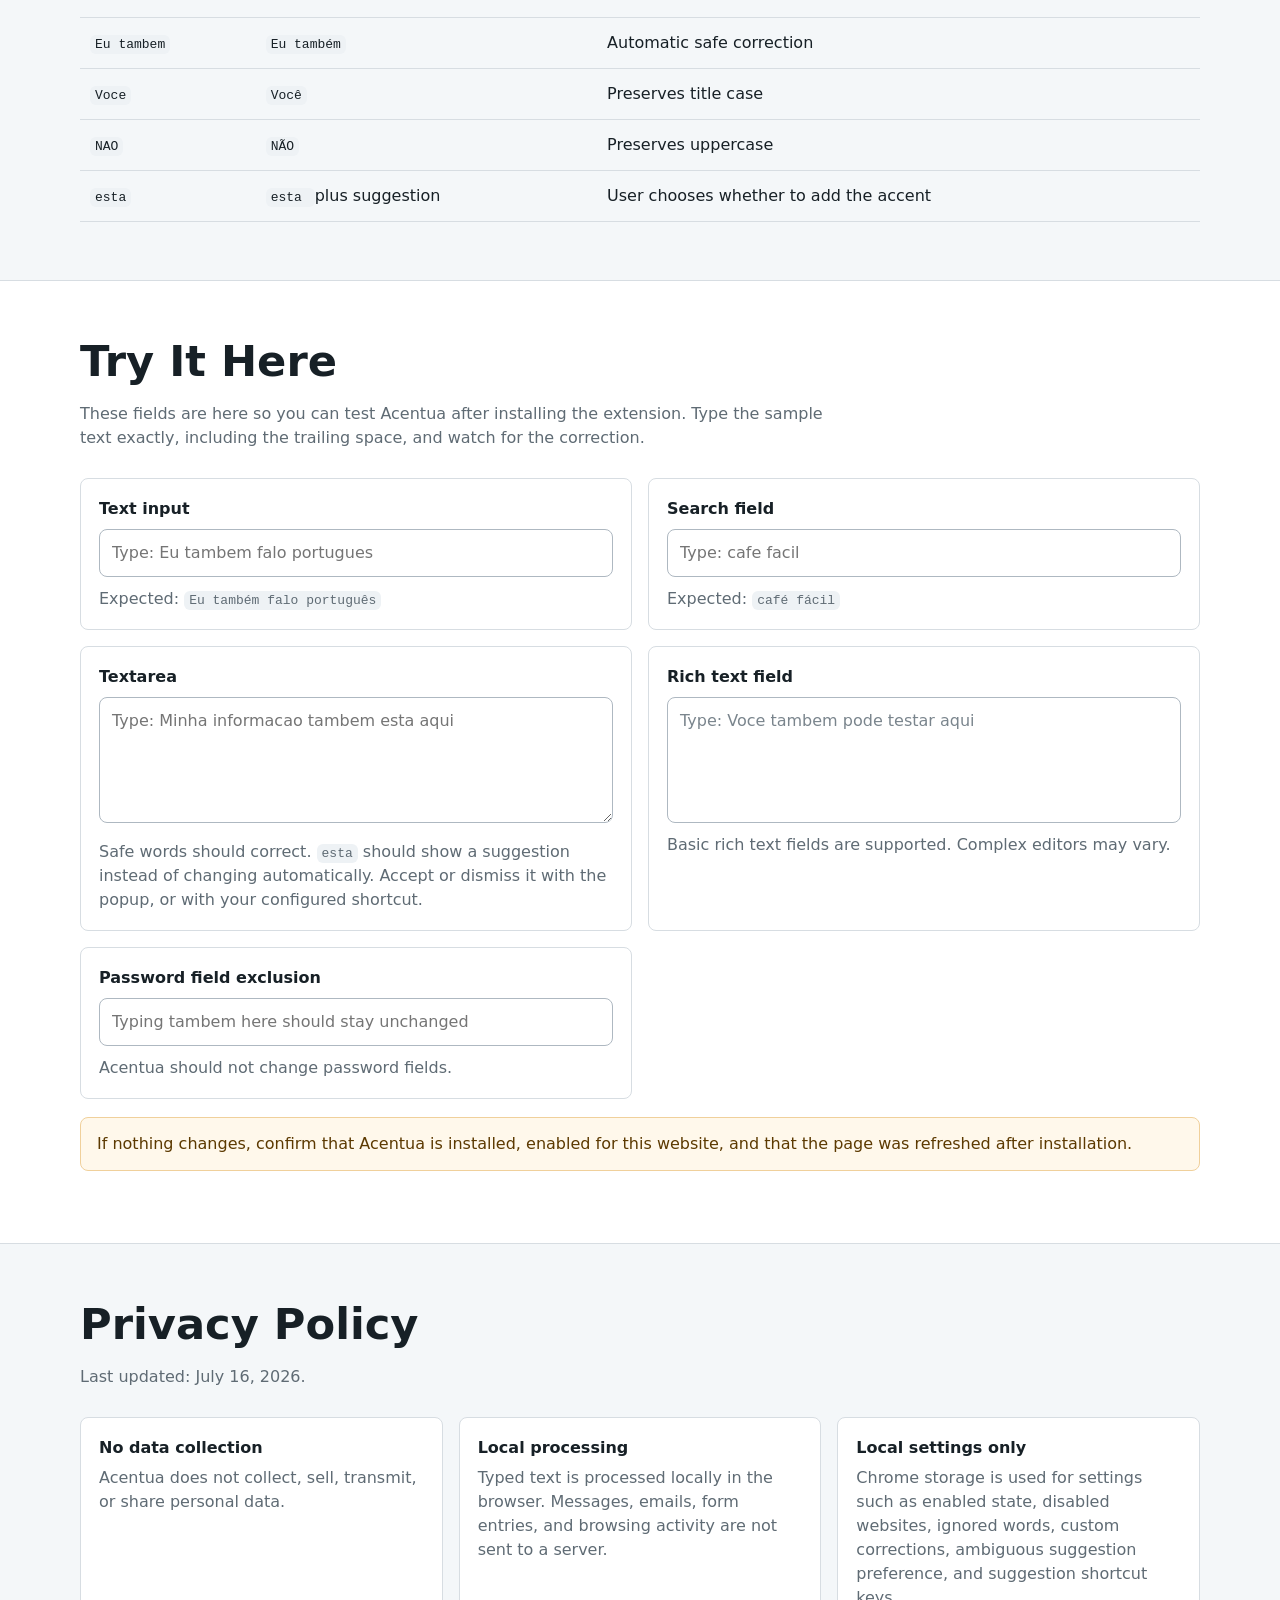
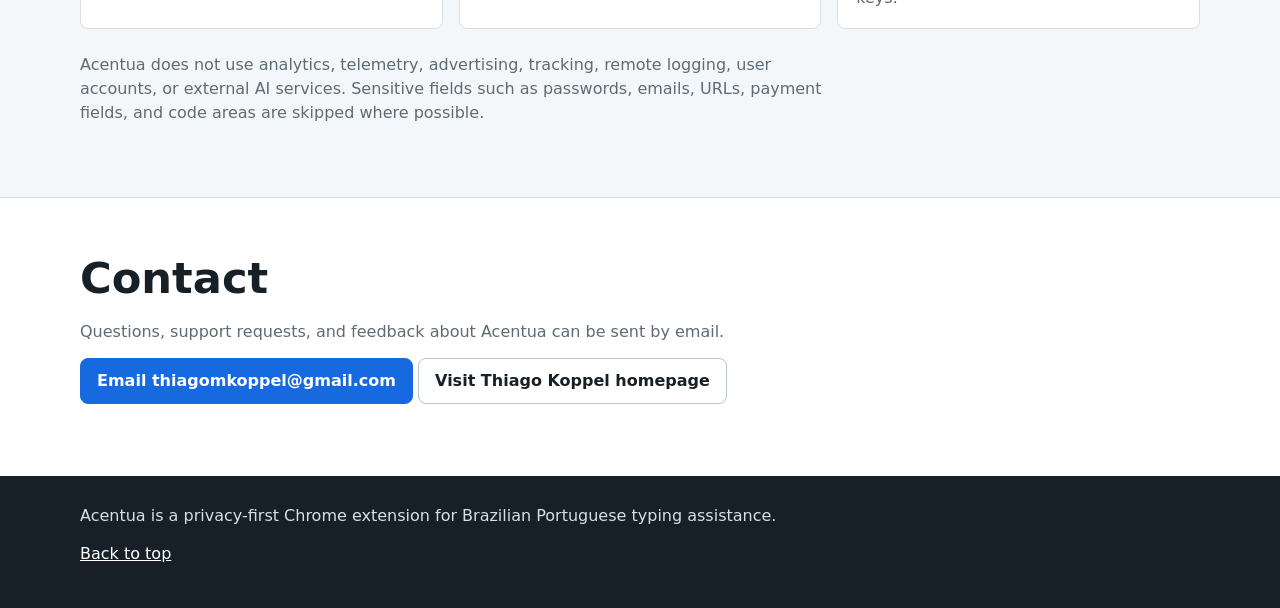
==== commit ebb89462: "add link to main website" ====
--- a/acentua/index.html
+++ b/acentua/index.html
@@ -406,6 +406,7 @@
             <a href="#how-it-works">How it works</a>
             <a href="#try">Try it</a>
             <a href="#privacy">Privacy</a>
+            <a href="https://thiagomkoppel.github.io/">Thiago Koppel</a>
           </div>
         </nav>
 
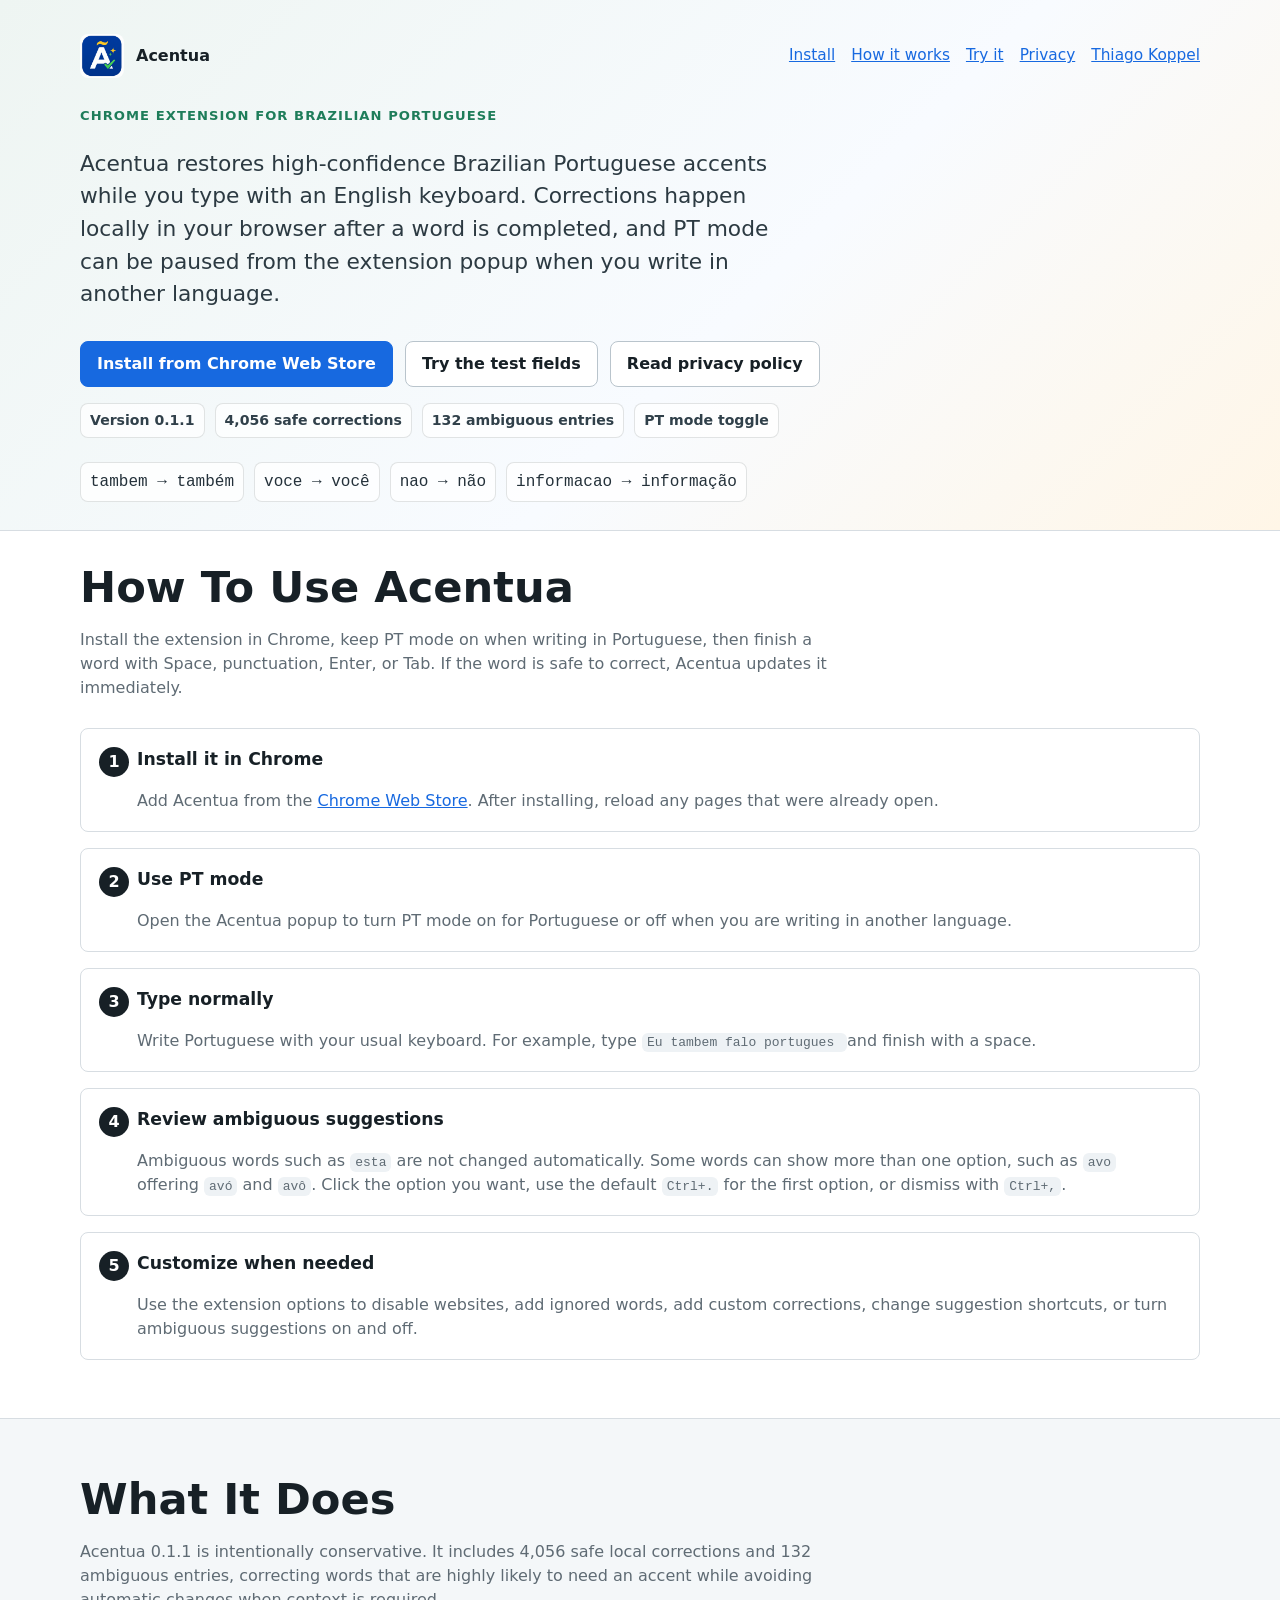
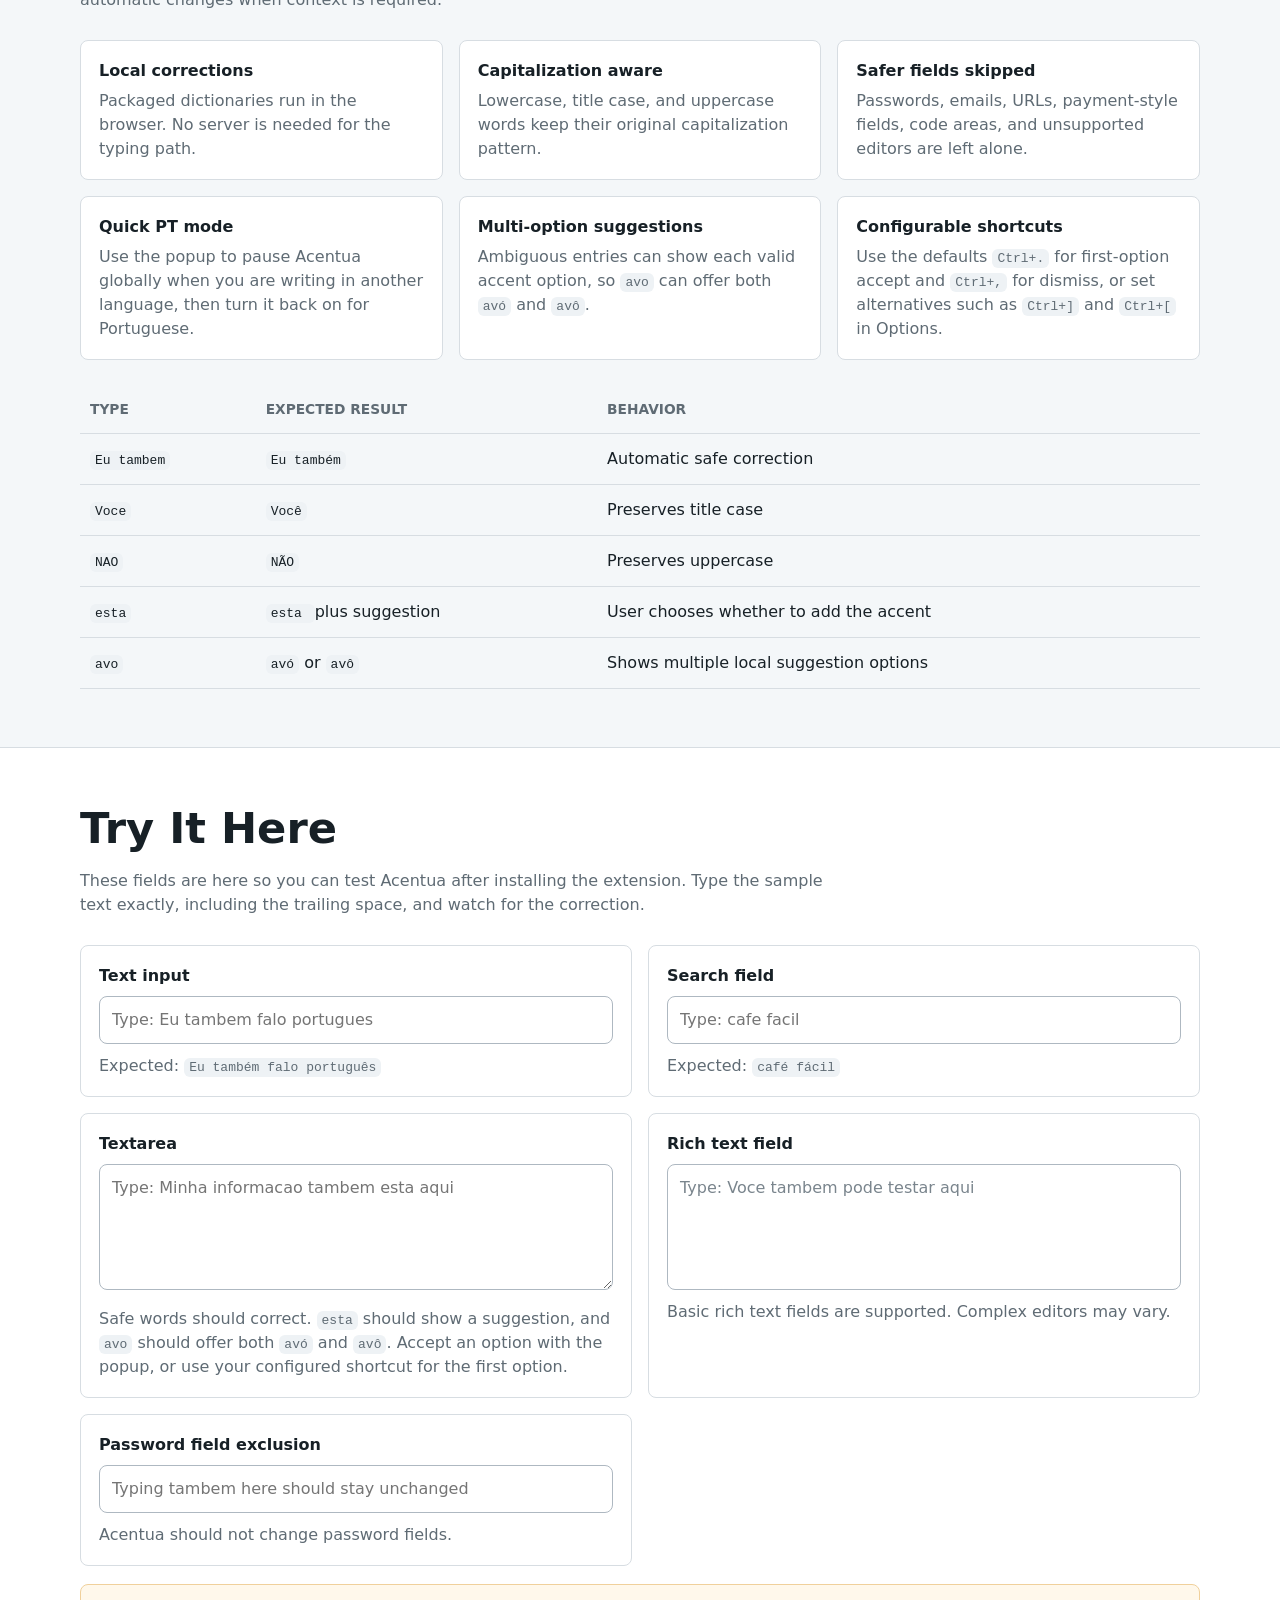
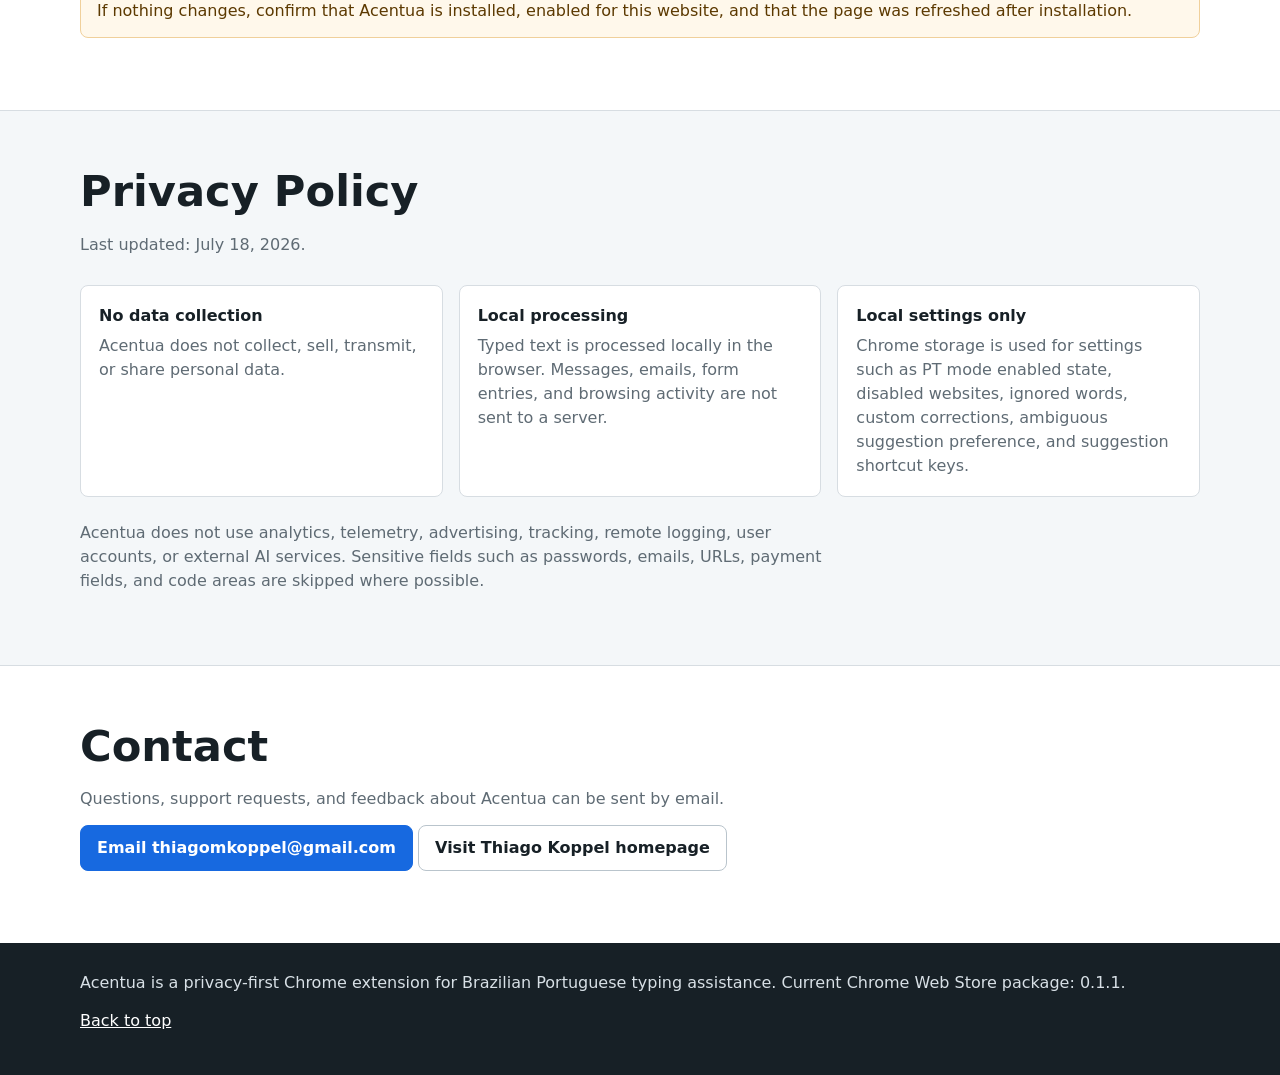
==== commit db5efca1: "Version 0.1.1 release" ====
--- a/acentua/index.html
+++ b/acentua/index.html
@@ -6,7 +6,7 @@
     <title>Acentua - Brazilian Portuguese Accent Helper</title>
     <meta
       name="description"
-      content="Acentua restores high-confidence Brazilian Portuguese accents locally while you type in Chrome."
+      content="Acentua 0.1.1 restores high-confidence Brazilian Portuguese accents locally while you type in Chrome."
     />
     <style>
       :root {
@@ -160,6 +160,23 @@
         border-color: #b9c4cc;
       }
 
+      .release-info {
+        display: flex;
+        flex-wrap: wrap;
+        gap: 10px;
+        margin-top: 16px;
+      }
+
+      .release-pill {
+        background: rgba(255, 255, 255, 0.72);
+        border: 1px solid rgba(23, 32, 38, 0.12);
+        border-radius: 8px;
+        color: #30404a;
+        font-size: 0.88rem;
+        font-weight: 750;
+        padding: 6px 9px;
+      }
+
       .example-row {
         display: flex;
         flex-wrap: wrap;
@@ -264,7 +281,7 @@
       }
 
       .feature-grid {
-        grid-template-columns: repeat(4, minmax(0, 1fr));
+        grid-template-columns: repeat(3, minmax(0, 1fr));
       }
 
       .privacy-grid {
@@ -403,6 +420,7 @@
             <span>Acentua</span>
           </a>
           <div class="nav-links">
+            <a href="https://chromewebstore.google.com/detail/efijbmalniablofmklkgemdjefpcfkbf" target="_blank" rel="noopener">Install</a>
             <a href="#how-it-works">How it works</a>
             <a href="#try">Try it</a>
             <a href="#privacy">Privacy</a>
@@ -415,11 +433,19 @@
           <p class="lead">
             Acentua restores high-confidence Brazilian Portuguese accents while
             you type with an English keyboard. Corrections happen locally in
-            your browser after a word is completed.
+            your browser after a word is completed, and PT mode can be paused
+            from the extension popup when you write in another language.
           </p>
           <div class="actions" aria-label="Page actions">
-            <a class="button" href="#try">Try the test fields</a>
+            <a class="button" href="https://chromewebstore.google.com/detail/efijbmalniablofmklkgemdjefpcfkbf" target="_blank" rel="noopener">Install from Chrome Web Store</a>
+            <a class="button secondary" href="#try">Try the test fields</a>
             <a class="button secondary" href="#privacy">Read privacy policy</a>
+          </div>
+          <div class="release-info" aria-label="Current package information">
+            <span class="release-pill">Version 0.1.1</span>
+            <span class="release-pill">4,056 safe corrections</span>
+            <span class="release-pill">132 ambiguous entries</span>
+            <span class="release-pill">PT mode toggle</span>
           </div>
           <div class="example-row" aria-label="Correction examples">
             <span class="example">tambem &rarr; tamb&eacute;m</span>
@@ -438,9 +464,9 @@
         <div class="wrap">
           <h2>How To Use Acentua</h2>
           <p class="section-intro">
-            Install the extension in Chrome, keep it enabled for the website
-            where you are typing, then finish a word with Space, punctuation,
-            Enter, or Tab. If the word is safe to correct, Acentua updates it
+            Install the extension in Chrome, keep PT mode on when writing in
+            Portuguese, then finish a word with Space, punctuation, Enter, or
+            Tab. If the word is safe to correct, Acentua updates it
             immediately.
           </p>
 
@@ -448,8 +474,15 @@
             <article class="step">
               <h3>Install it in Chrome</h3>
               <p>
-                Add Acentua from the Chrome Web Store. After installing, reload
+                Add Acentua from the <a href="https://chromewebstore.google.com/detail/efijbmalniablofmklkgemdjefpcfkbf" target="_blank" rel="noopener">Chrome Web Store</a>. After installing, reload
                 any pages that were already open.
+              </p>
+            </article>
+            <article class="step">
+              <h3>Use PT mode</h3>
+              <p>
+                Open the Acentua popup to turn PT mode on for Portuguese or
+                off when you are writing in another language.
               </p>
             </article>
             <article class="step">
@@ -463,9 +496,11 @@
               <h3>Review ambiguous suggestions</h3>
               <p>
                 Ambiguous words such as <code>esta</code> are not changed
-                automatically. Accept the suggestion with a click or the
-                default <code>Ctrl+.</code>, or dismiss it with the default
-                <code>Ctrl+,</code>. You can change both shortcuts in Options.
+                automatically. Some words can show more than one option, such
+                as <code>avo</code> offering <code>avó</code> and
+                <code>avô</code>. Click the option you want, use the default
+                <code>Ctrl+.</code> for the first option, or dismiss with
+                <code>Ctrl+,</code>.
               </p>
             </article>
             <article class="step">
@@ -484,9 +519,7 @@
         <div class="wrap">
           <h2>What It Does</h2>
           <p class="section-intro">
-            Acentua is intentionally conservative. It corrects words that are
-            highly likely to need an accent and avoids automatic changes when
-            context is required.
+            Acentua 0.1.1 is intentionally conservative. It includes 4,056 safe local corrections and 132 ambiguous entries, correcting words that are highly likely to need an accent while avoiding automatic changes when context is required.
           </p>
 
           <div class="feature-grid">
@@ -512,11 +545,26 @@
               </p>
             </article>
             <article class="feature">
+              <strong>Quick PT mode</strong>
+              <p>
+                Use the popup to pause Acentua globally when you are writing in
+                another language, then turn it back on for Portuguese.
+              </p>
+            </article>
+            <article class="feature">
+              <strong>Multi-option suggestions</strong>
+              <p>
+                Ambiguous entries can show each valid accent option, so
+                <code>avo</code> can offer both <code>avó</code> and
+                <code>avô</code>.
+              </p>
+            </article>
+            <article class="feature">
               <strong>Configurable shortcuts</strong>
               <p>
-                Use the defaults <code>Ctrl+.</code> and <code>Ctrl+,</code>,
-                or set alternatives such as <code>Ctrl+]</code> and
-                <code>Ctrl+[</code> in Options.
+                Use the defaults <code>Ctrl+.</code> for first-option accept
+                and <code>Ctrl+,</code> for dismiss, or set alternatives such
+                as <code>Ctrl+]</code> and <code>Ctrl+[</code> in Options.
               </p>
             </article>
           </div>
@@ -551,6 +599,11 @@
                   <td><code>esta </code> plus suggestion</td>
                   <td>User chooses whether to add the accent</td>
                 </tr>
+                <tr>
+                  <td><code>avo </code></td>
+                  <td><code>avó</code> or <code>avô</code></td>
+                  <td>Shows multiple local suggestion options</td>
+                </tr>
               </tbody>
             </table>
           </div>
@@ -603,8 +656,9 @@
               ></textarea>
               <p>
                 Safe words should correct. <code>esta</code> should show a
-                suggestion instead of changing automatically. Accept or dismiss
-                it with the popup, or with your configured shortcut.
+                suggestion, and <code>avo</code> should offer both
+                <code>avó</code> and <code>avô</code>. Accept an option with
+                the popup, or use your configured shortcut for the first option.
               </p>
             </article>
 
@@ -648,7 +702,7 @@
       <section id="privacy">
         <div class="wrap">
           <h2>Privacy Policy</h2>
-          <p class="section-intro">Last updated: July 16, 2026.</p>
+          <p class="section-intro">Last updated: July 18, 2026.</p>
 
           <div class="privacy-grid">
             <article class="privacy-panel">
@@ -669,9 +723,9 @@
             <article class="privacy-panel">
               <strong>Local settings only</strong>
               <p>
-                Chrome storage is used for settings such as enabled state,
-                disabled websites, ignored words, custom corrections, ambiguous
-                suggestion preference, and suggestion shortcut keys.
+                Chrome storage is used for settings such as PT mode enabled
+                state, disabled websites, ignored words, custom corrections,
+                ambiguous suggestion preference, and suggestion shortcut keys.
               </p>
             </article>
           </div>
@@ -702,8 +756,7 @@
     <footer>
       <div class="wrap">
         <p>
-          Acentua is a privacy-first Chrome extension for Brazilian Portuguese
-          typing assistance.
+          Acentua is a privacy-first Chrome extension for Brazilian Portuguese typing assistance. Current Chrome Web Store package: 0.1.1.
         </p>
         <p><a href="#top">Back to top</a></p>
       </div>
